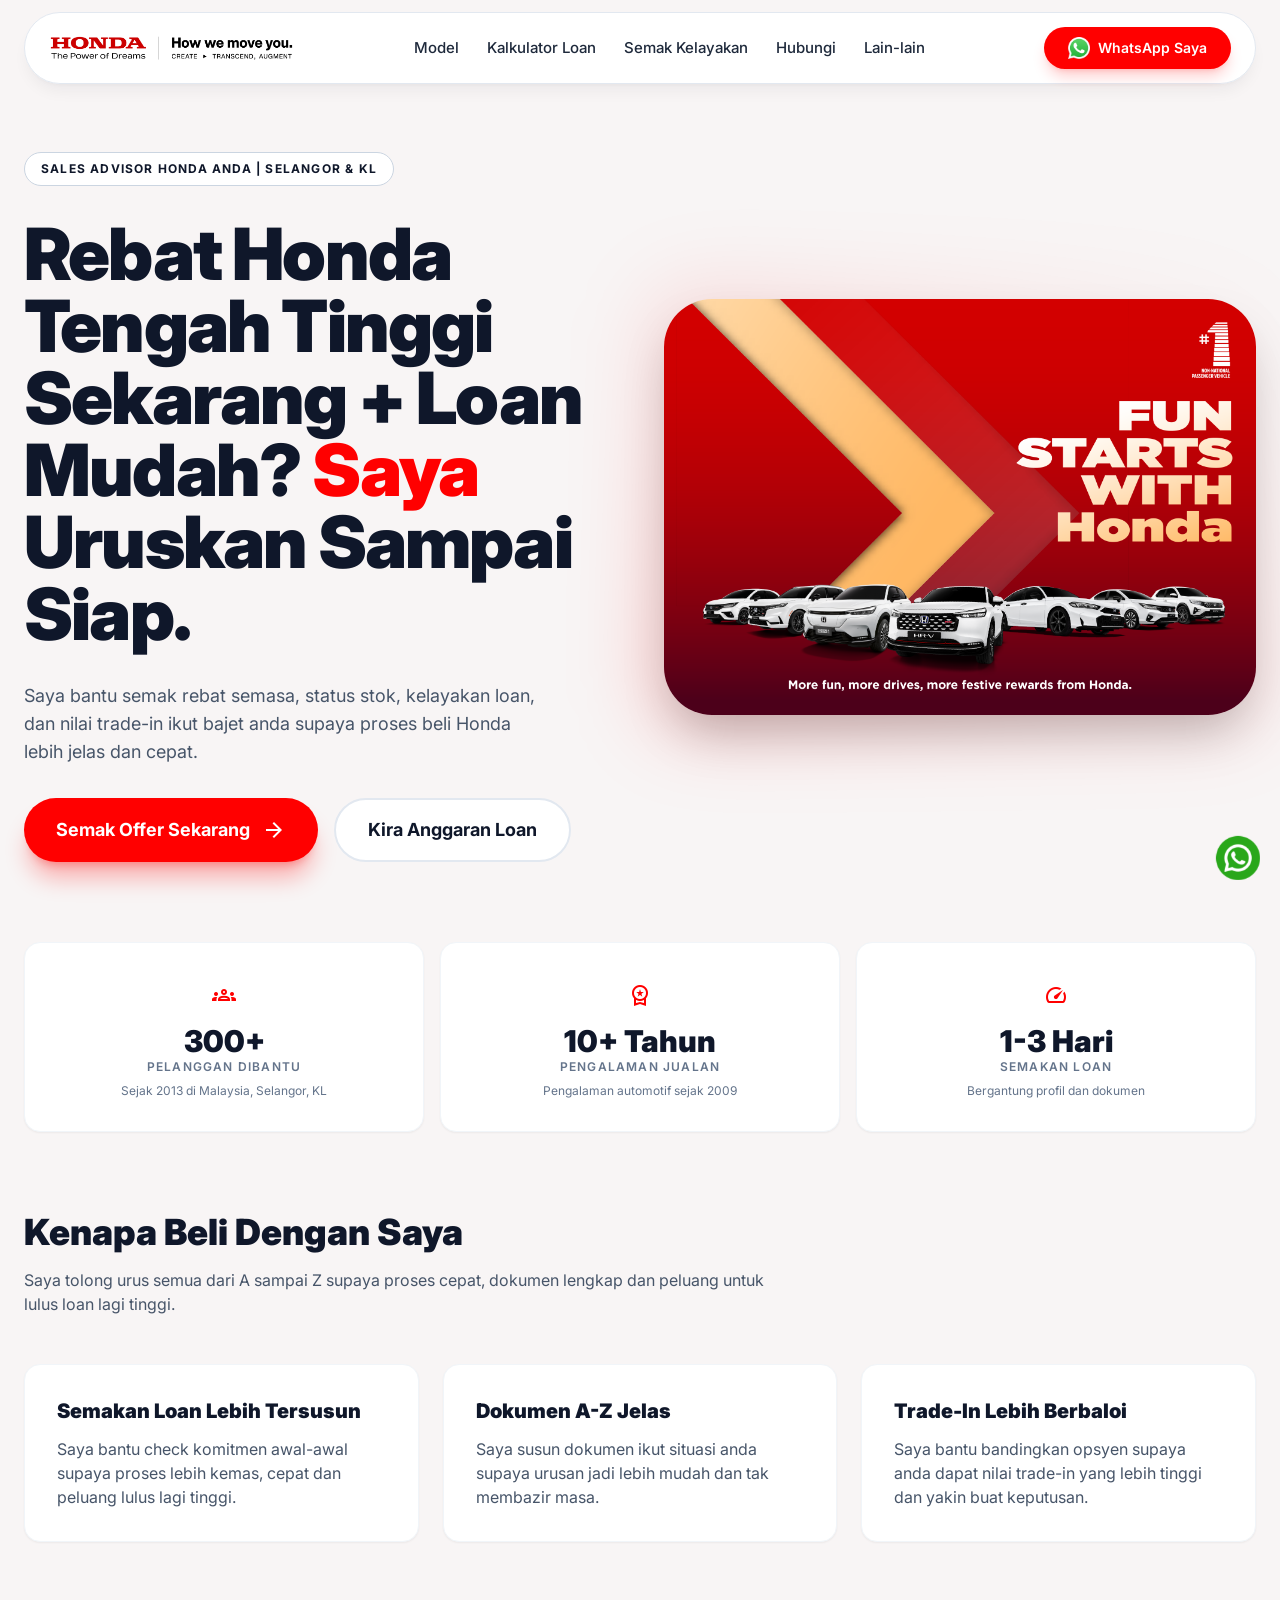
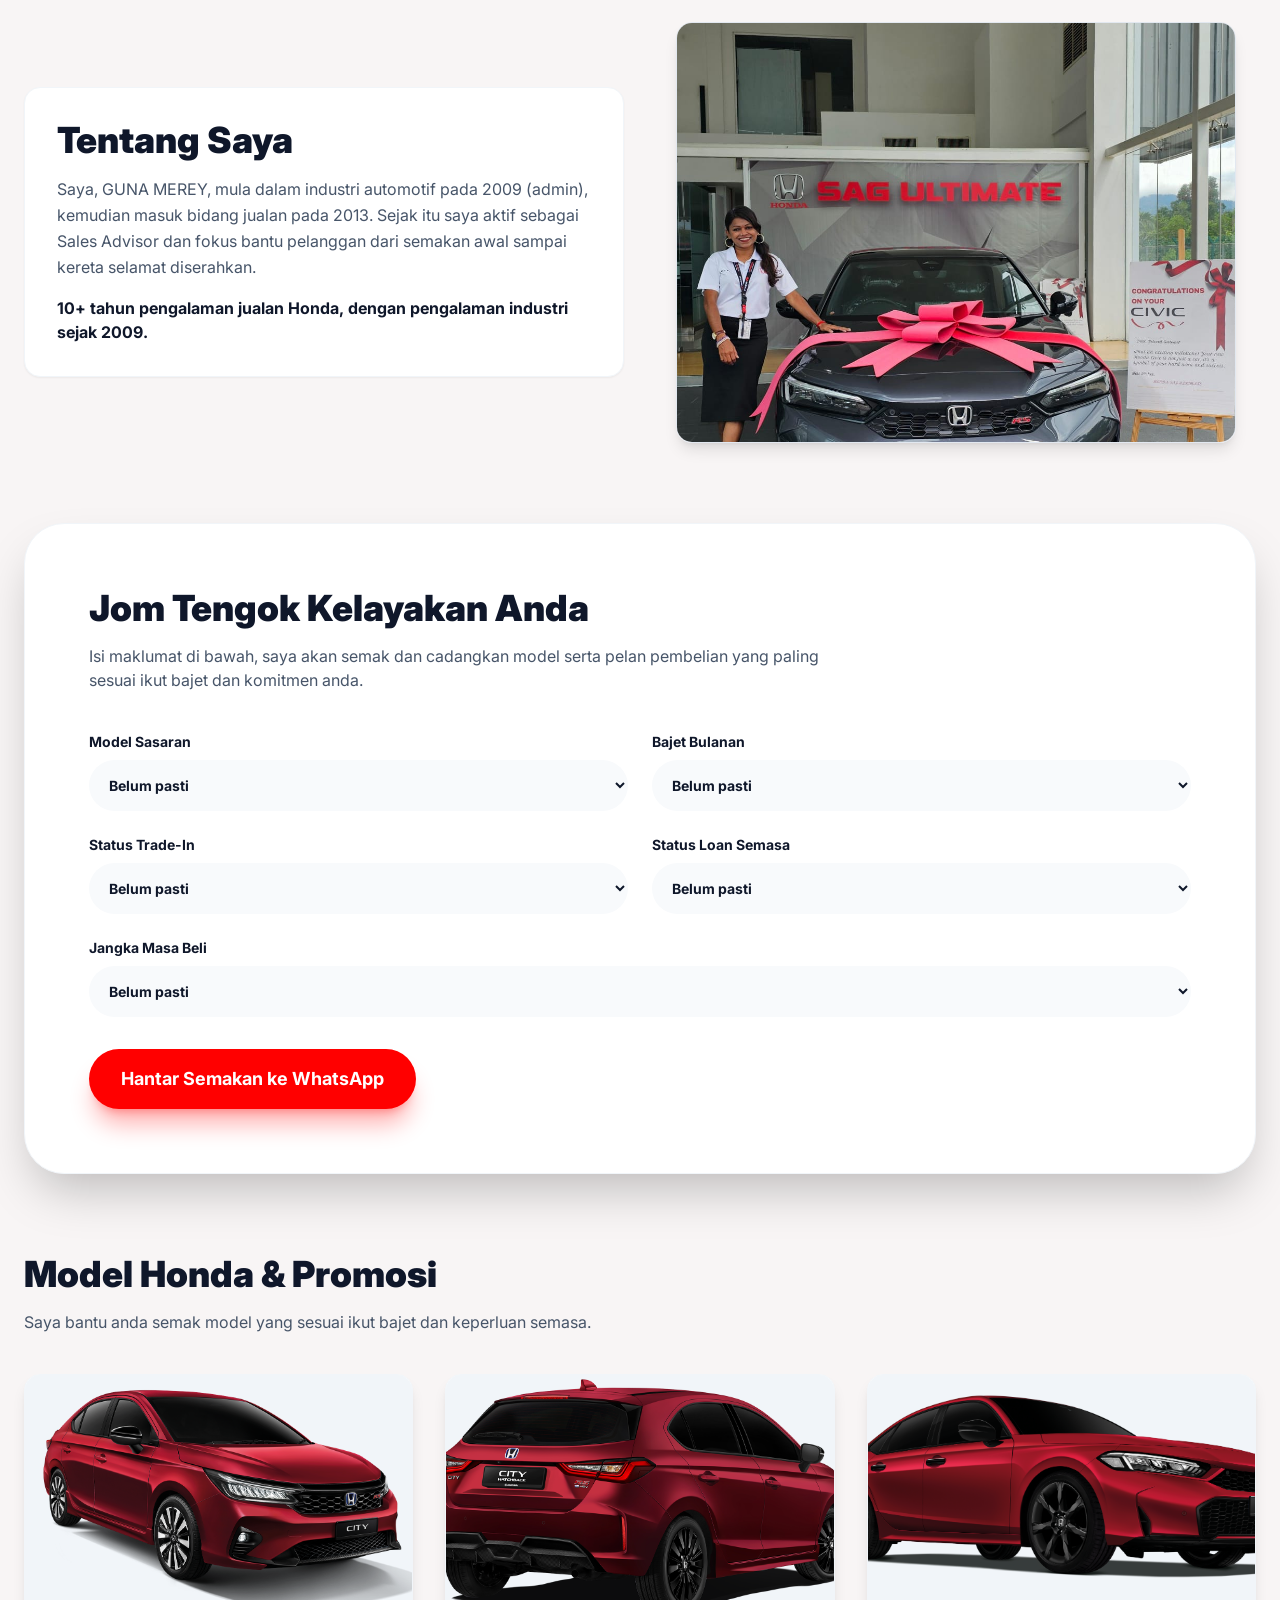
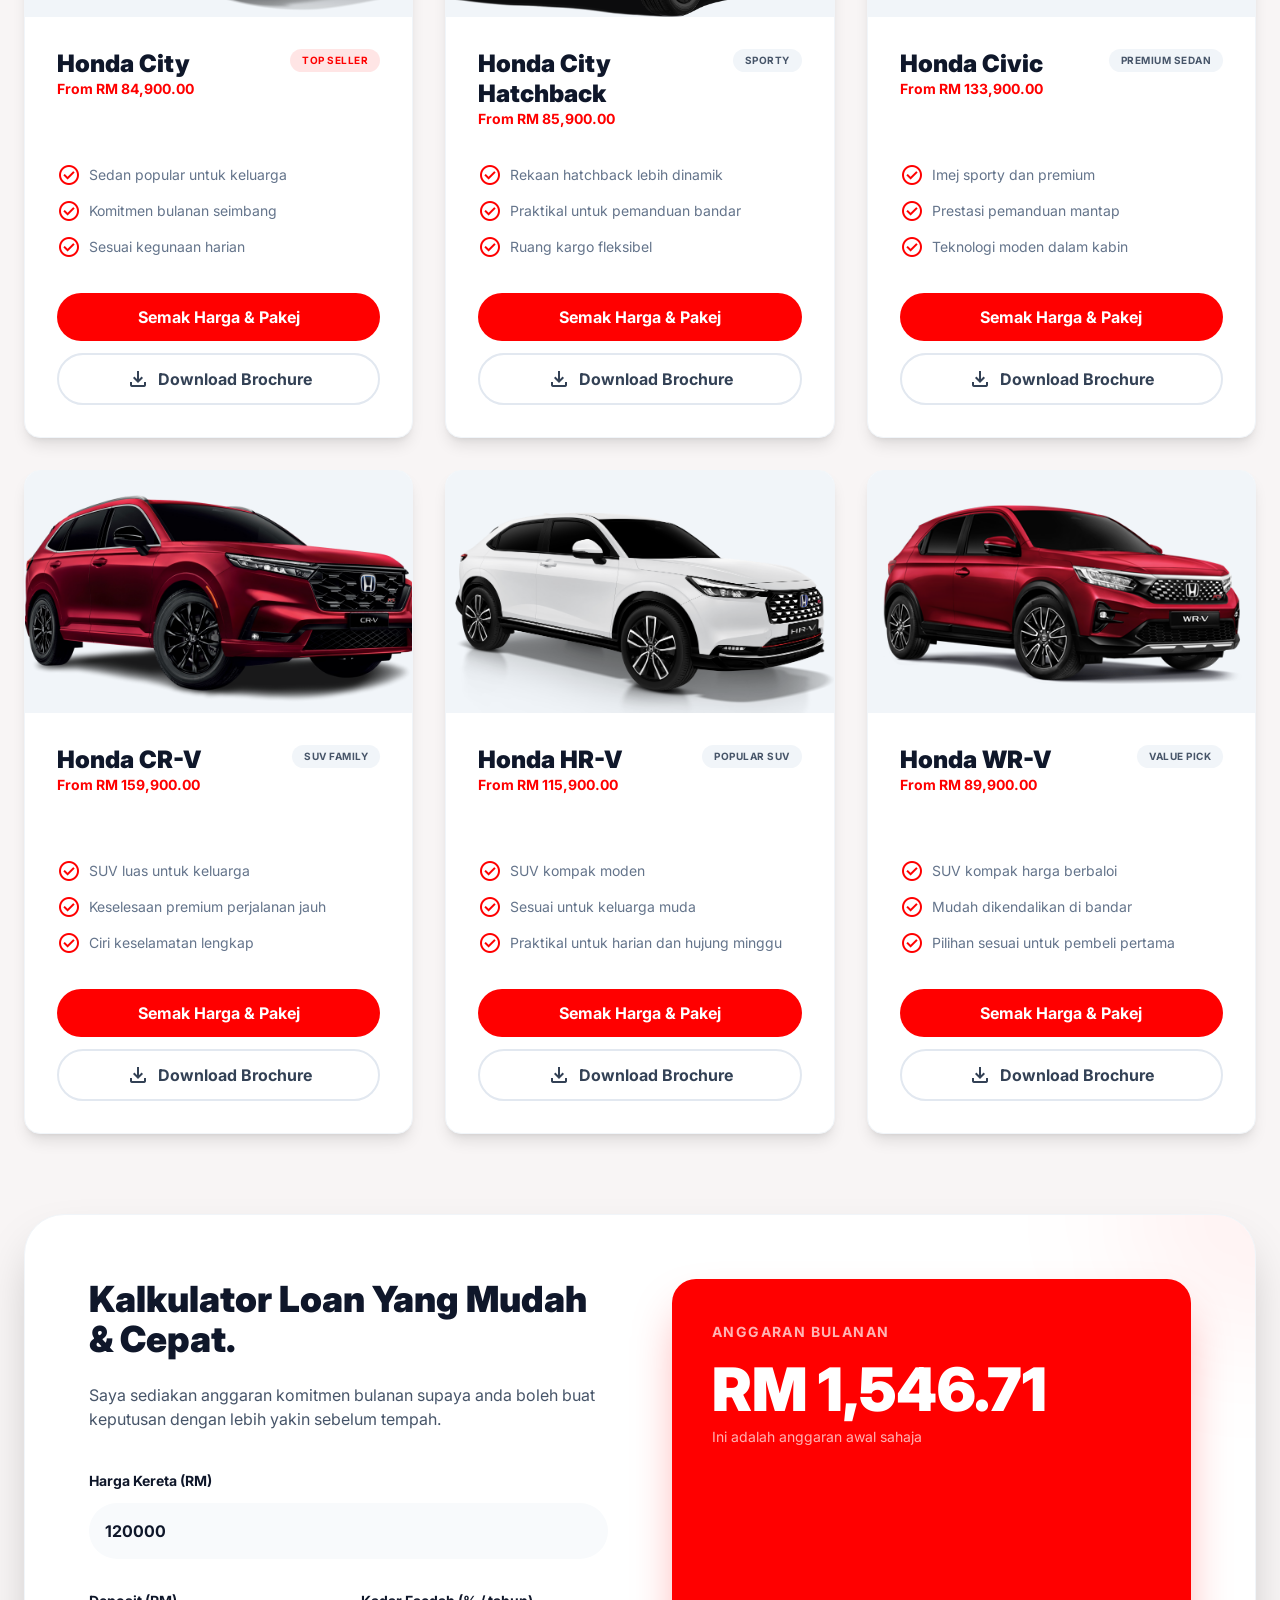
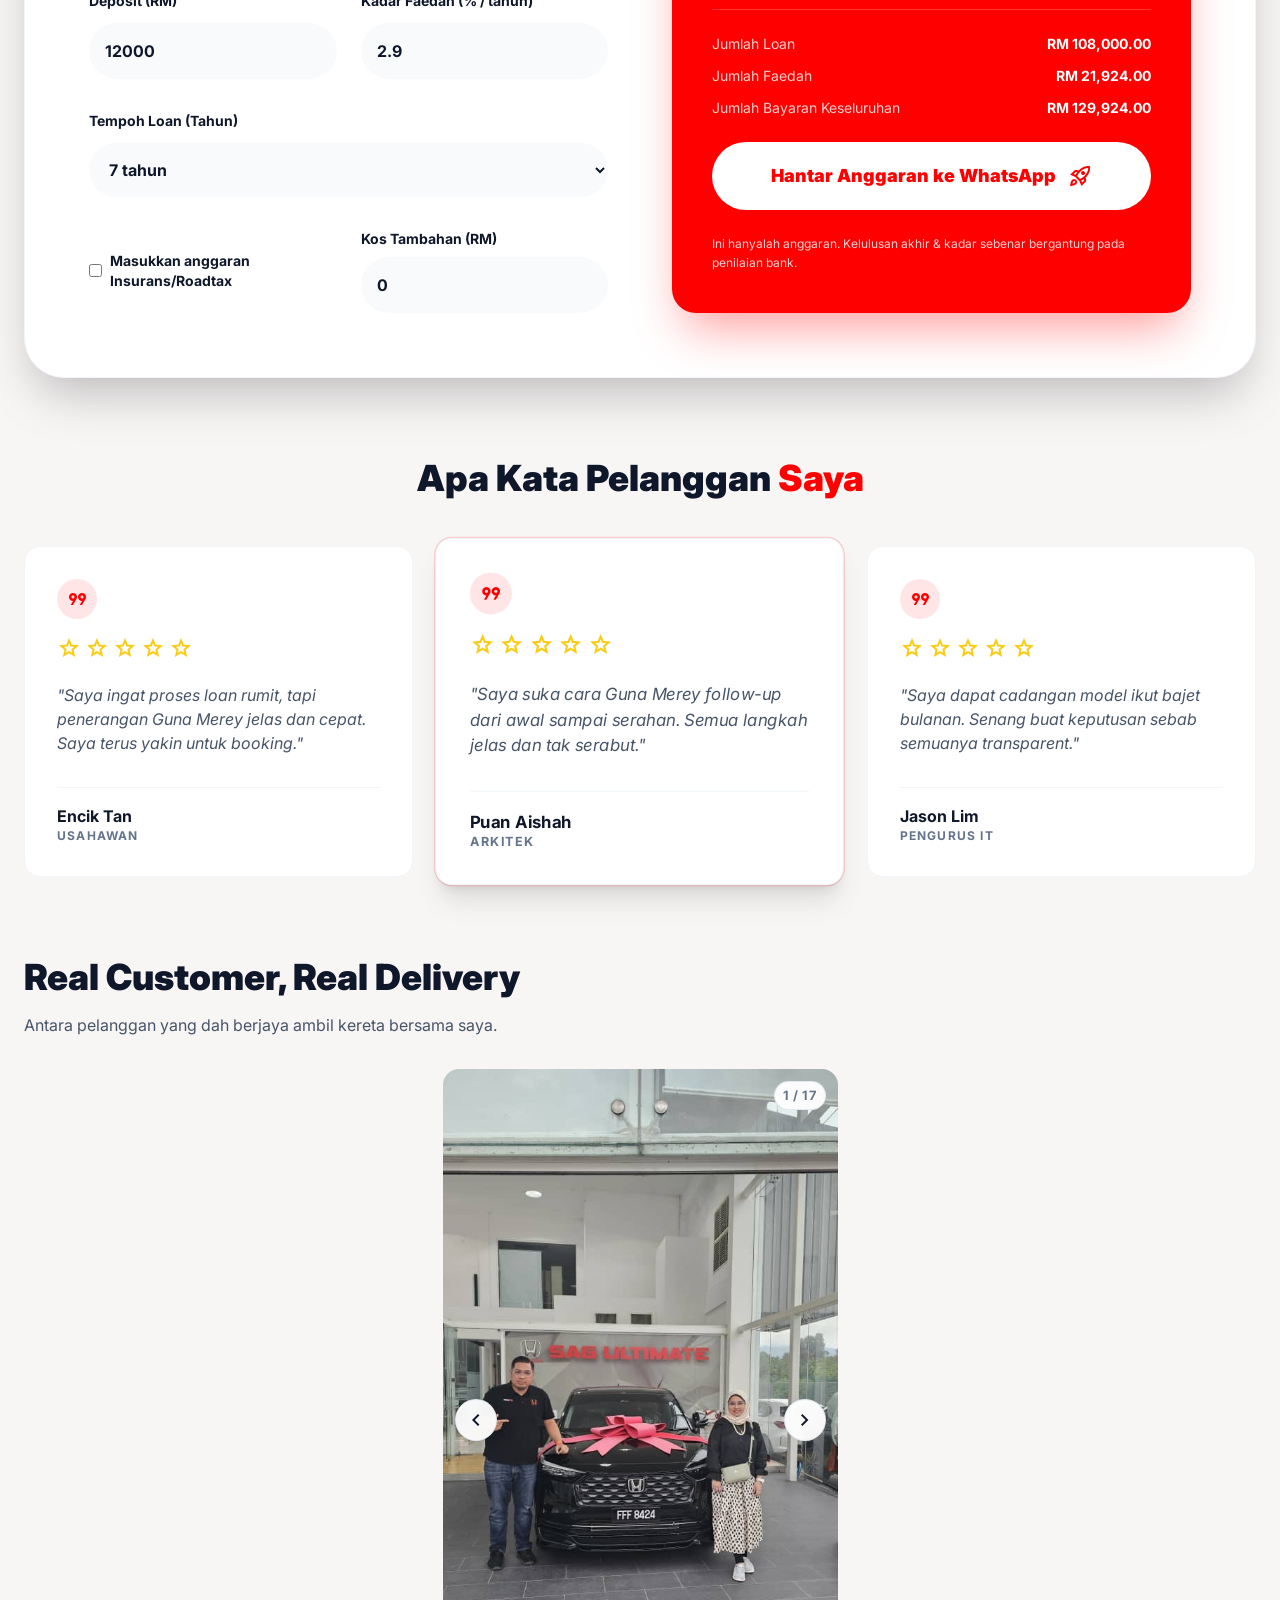
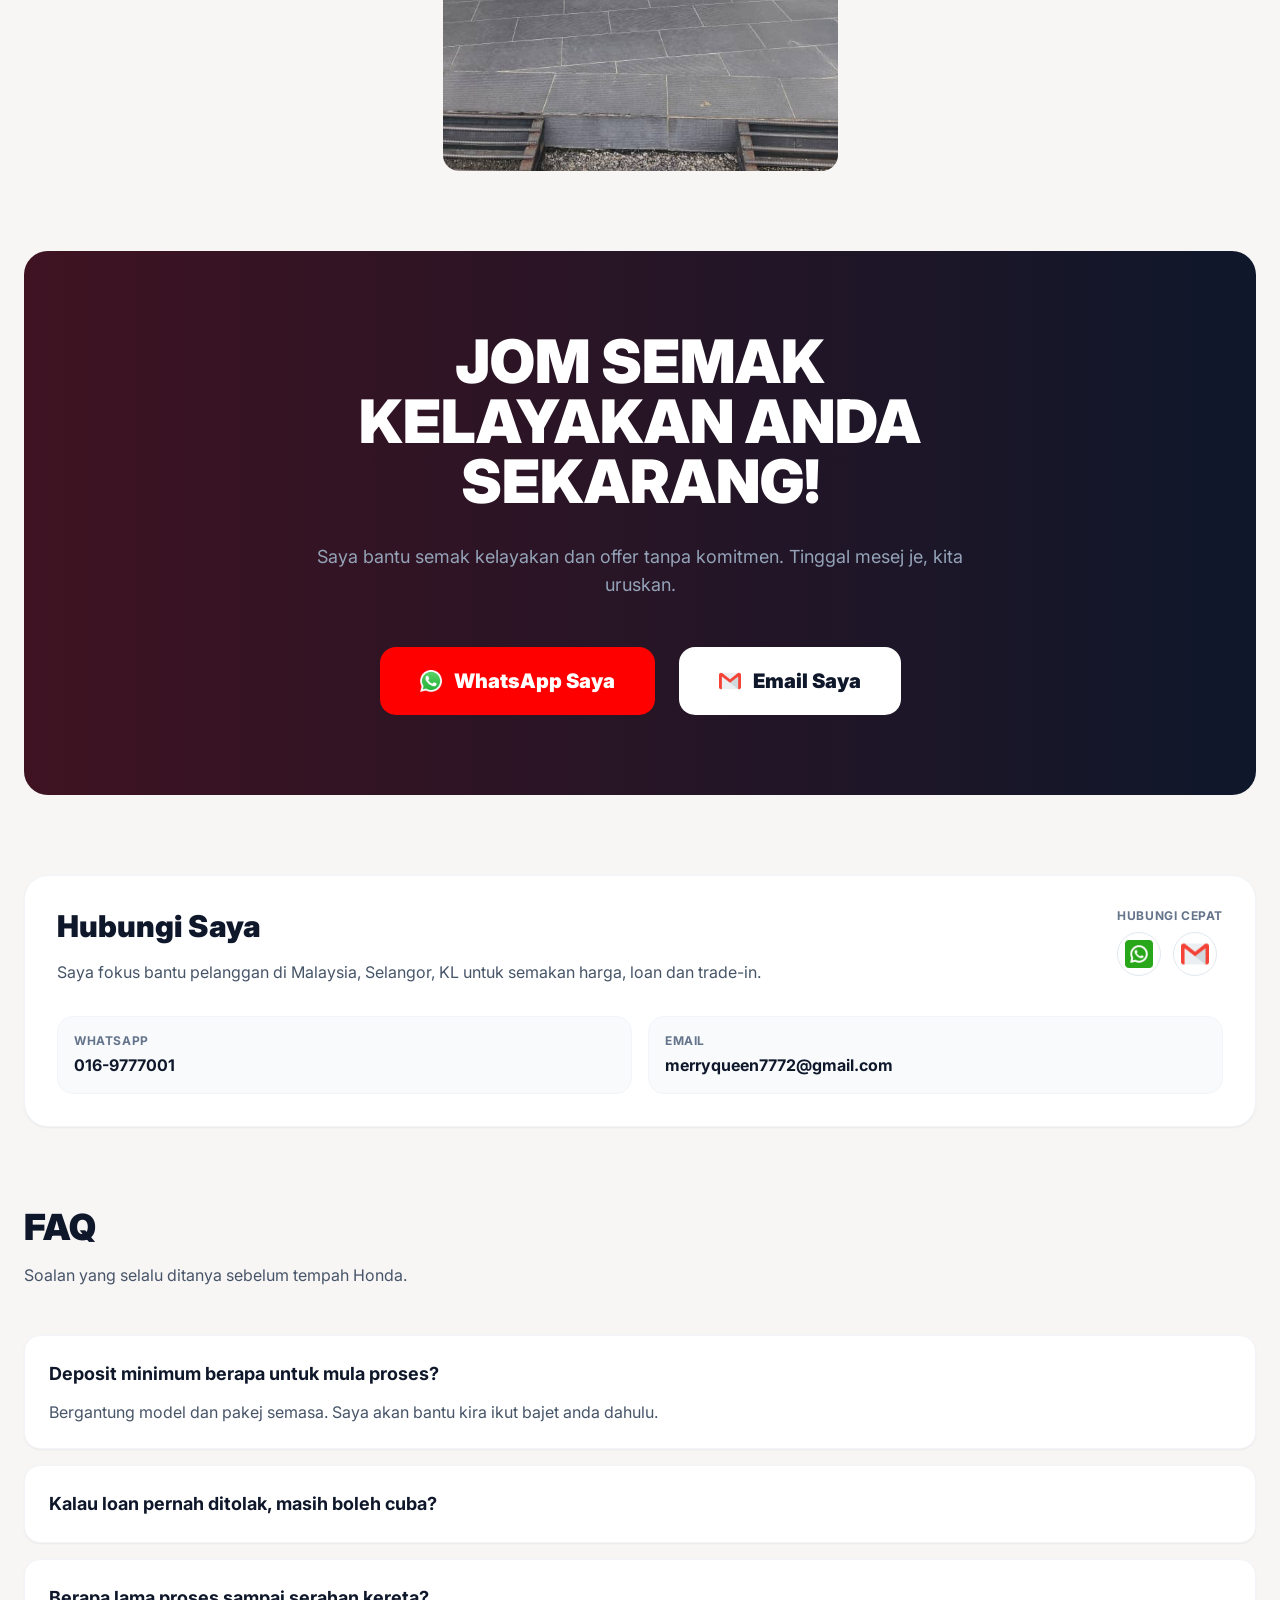
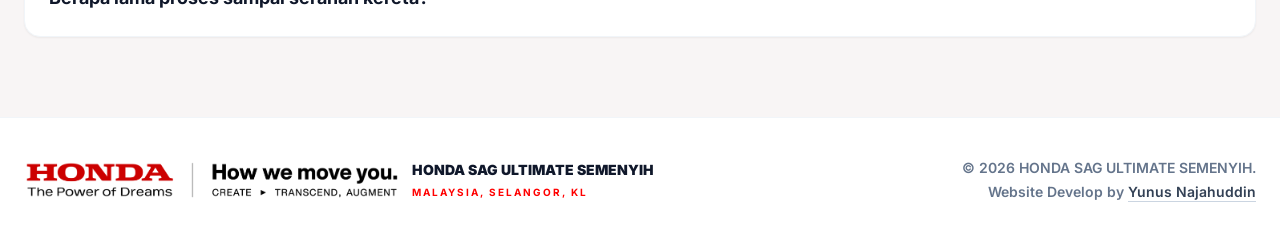
==== public/index.html @ f53abfbc "update" ====
<!DOCTYPE html>
<html lang="ms">
  <head>
    <meta charset="utf-8" />
    <meta name="viewport" content="width=device-width, initial-scale=1.0" />
    <title>HONDA SAG ULTIMATE SEMENYIH | Semak Offer, Loan &amp; Trade-In</title>
    <meta
      name="description"
      content="Saya bantu anda semak harga Honda, promosi terkini, kelayakan loan dan trade-in di Malaysia, Selangor, KL dengan proses yang jelas dan cepat."
    />
    <meta
      name="keywords"
      content="GUNA MEREY, HONDA SAG ULTIMATE SEMENYIH, Honda Selangor, Honda KL, penasihat jualan Honda, Honda loan, trade-in, City, HR-V, CR-V, WR-V, Civic"
    />
    <meta name="theme-color" content="#ff0000" />
    <meta property="og:title" content="HONDA SAG ULTIMATE SEMENYIH | Semak Offer, Loan &amp; Trade-In" />
    <meta
      property="og:description"
      content="Semak harga Honda dengan saya di WhatsApp. Saya bantu dari semakan loan, trade-in hingga serahan kereta."
    />
    <meta property="og:type" content="website" />
    <meta property="og:url" content="https://honda-sag-ultimate-semenyih.pages.dev/" />
    <meta property="og:image" content="https://honda-sag-ultimate-semenyih.pages.dev/assets/mainhero.jpeg" />
    <meta property="og:image:secure_url" content="https://honda-sag-ultimate-semenyih.pages.dev/assets/mainhero.jpeg" />
    <meta property="og:image:alt" content="HONDA SAG ULTIMATE SEMENYIH - Semak Offer, Loan dan Trade-In" />
    <meta name="twitter:card" content="summary_large_image" />
    <meta name="twitter:title" content="HONDA SAG ULTIMATE SEMENYIH | Semak Offer, Loan &amp; Trade-In" />
    <meta
      name="twitter:description"
      content="Saya bantu proses pembelian Honda anda dengan pantas, telus dan mesra dari awal sampai serahan."
    />
    <meta name="twitter:image" content="https://honda-sag-ultimate-semenyih.pages.dev/assets/mainhero.jpeg" />
    <meta name="twitter:image:alt" content="HONDA SAG ULTIMATE SEMENYIH - Semak Offer, Loan dan Trade-In" />
    <meta name="thumbnail" content="https://honda-sag-ultimate-semenyih.pages.dev/assets/mainhero.jpeg" />
    <link rel="canonical" href="https://honda-sag-ultimate-semenyih.pages.dev/" />
    <link rel="icon" type="image/png" sizes="512x512" href="/assets/favicon.png" />
    <link rel="icon" type="image/x-icon" href="/assets/favicon.ico" />
    <link rel="icon" type="image/svg+xml" sizes="any" href="/assets/Honda.svg" />
    <link rel="shortcut icon" href="/assets/favicon.ico" />
    <link rel="apple-touch-icon" sizes="512x512" href="/assets/favicon.png" />

    <link
      href="https://fonts.googleapis.com/css2?family=Inter:wght@300;400;500;600;700;800;900&amp;display=swap"
      rel="stylesheet"
    />
    <link
      href="https://fonts.googleapis.com/css2?family=Material+Symbols+Outlined:wght@100..700"
      rel="stylesheet"
    />
    <link rel="stylesheet" href="tailwind.generated.css" />
    <link rel="stylesheet" href="styles.css" />
    <script src="script.js" defer></script>
  </head>

  <body id="top" class="overflow-x-hidden bg-background-light text-slate-900 font-display antialiased">
    <header class="sticky top-2 sm:top-3 z-50 w-full">
      <div class="mx-auto max-w-7xl px-4 sm:px-6">
        <div class="flex h-16 items-center justify-between gap-2 rounded-full border border-slate-200 bg-white/95 px-4 shadow-lg shadow-slate-900/5 backdrop-blur-md sm:h-[72px] sm:gap-3 sm:px-5 lg:px-6">
          <a href="#top" aria-label="Laman utama HONDA SAG ULTIMATE SEMENYIH" class="inline-flex items-center">
            <img src="assets/honda-logo-v5.png 03-52-38-842.png" alt="Honda" class="h-7 w-auto max-w-[170px] object-contain sm:h-8 sm:max-w-[210px] lg:h-9 lg:max-w-[245px]" />
          </a>

          <nav class="hidden items-center gap-0.5 lg:flex xl:gap-1" aria-label="Navigasi utama">
            <a class="rounded-full px-2.5 py-1.5 text-[15px] font-medium leading-tight text-slate-800 transition-colors hover:bg-slate-100 hover:text-primary xl:px-3" href="#models">Model</a>
            <a class="rounded-full px-2.5 py-1.5 text-[15px] font-medium leading-tight text-slate-800 transition-colors hover:bg-slate-100 hover:text-primary xl:px-3" href="#calculator">Kalkulator Loan</a>
            <a class="rounded-full px-2.5 py-1.5 text-[15px] font-medium leading-tight text-slate-800 transition-colors hover:bg-slate-100 hover:text-primary xl:px-3" href="#qualifier">Semak Kelayakan</a>
            <a class="rounded-full px-2.5 py-1.5 text-[15px] font-medium leading-tight text-slate-800 transition-colors hover:bg-slate-100 hover:text-primary xl:px-3" href="#contact">Hubungi</a>

            <details class="group relative">
              <summary class="list-none rounded-full px-2.5 py-1.5 text-[15px] font-medium leading-tight text-slate-800 transition-colors hover:bg-slate-100 hover:text-primary xl:px-3">
                Lain-lain
              </summary>
              <div class="absolute right-0 top-[calc(100%+10px)] z-50 w-52 rounded-2xl border border-slate-200 bg-white p-2 shadow-lg shadow-slate-900/10">
                <a class="block rounded-lg px-3 py-2 text-sm font-medium text-slate-700 transition-colors hover:bg-slate-100 hover:text-primary" href="#why">Kenapa Saya</a>
                <a class="block rounded-lg px-3 py-2 text-sm font-medium text-slate-700 transition-colors hover:bg-slate-100 hover:text-primary" href="#about">Tentang Saya</a>
                <a class="block rounded-lg px-3 py-2 text-sm font-medium text-slate-700 transition-colors hover:bg-slate-100 hover:text-primary" href="#reviews">Testimoni</a>
                <a class="block rounded-lg px-3 py-2 text-sm font-medium text-slate-700 transition-colors hover:bg-slate-100 hover:text-primary" href="#faq">FAQ</a>
              </div>
            </details>
          </nav>

          <div class="flex items-center gap-3">
            <a
              class="hidden items-center gap-2 rounded-full bg-primary px-5 py-2.5 text-sm font-semibold text-white shadow-lg shadow-primary/20 transition-transform hover:scale-105 lg:inline-flex xl:px-6"
              href="https://api.whatsapp.com/send?phone=60169777001&amp;text=Hi%20Guna%20Merey,%20saya%20nak%20semak%20harga%20Honda,%20promosi%20terkini%20dan%20kelayakan%20loan."
              target="_blank"
              rel="noopener noreferrer"
            >
              <img
                src="assets/icons/whatsapp-no-border.png"
                alt=""
                aria-hidden="true"
                class="h-[22px] w-[22px] shrink-0 object-contain"
              />
              <span>WhatsApp Saya</span>
            </a>

            <button
              id="menu-toggle"
              type="button"
              class="menu-toggle inline-flex lg:hidden"
              aria-expanded="false"
              aria-controls="mobile-menu"
              aria-label="Buka atau tutup menu navigasi"
            >
              <span></span>
              <span></span>
              <span></span>
            </button>
          </div>
        </div>
      </div>

      <div id="mobile-menu" class="mobile-menu mx-auto mt-2 max-w-7xl px-4 sm:px-6 lg:hidden" aria-hidden="true">
        <div class="rounded-2xl border border-slate-200 bg-white p-3 shadow-lg shadow-slate-900/5">
          <p class="px-3 pb-1 text-[11px] font-bold uppercase tracking-widest text-slate-500">Menu Utama</p>
          <a class="block rounded-lg px-3 py-2 text-sm font-medium hover:bg-slate-100" href="#models">Model</a>
          <a class="block rounded-lg px-3 py-2 text-sm font-medium hover:bg-slate-100" href="#calculator">Kalkulator Loan</a>
          <a class="block rounded-lg px-3 py-2 text-sm font-medium hover:bg-slate-100" href="#qualifier">Semak Kelayakan</a>
          <a class="block rounded-lg px-3 py-2 text-sm font-medium hover:bg-slate-100" href="#contact">Hubungi</a>

          <div class="my-2 h-px bg-slate-200"></div>
          <p class="px-3 pb-1 text-[11px] font-bold uppercase tracking-widest text-slate-500">Lain-lain</p>
          <a class="block rounded-lg px-3 py-2 text-sm font-medium hover:bg-slate-100" href="#why">Kenapa Saya</a>
          <a class="block rounded-lg px-3 py-2 text-sm font-medium hover:bg-slate-100" href="#about">Tentang Saya</a>
          <a class="block rounded-lg px-3 py-2 text-sm font-medium hover:bg-slate-100" href="#reviews">Testimoni</a>
          <a class="block rounded-lg px-3 py-2 text-sm font-medium hover:bg-slate-100" href="#faq">FAQ</a>
          <a
            class="mt-2 inline-flex w-full items-center justify-center rounded-full bg-primary px-5 py-3 text-sm font-bold text-white"
            href="https://api.whatsapp.com/send?phone=60169777001&amp;text=Hi%20Guna%20Merey,%20saya%20nak%20semak%20harga%20Honda,%20promosi%20terkini%20dan%20kelayakan%20loan."
            target="_blank"
            rel="noopener noreferrer"
          >
            Semak Offer Sekarang
          </a>
        </div>
      </div>
    </header>

    <main id="main-content" class="mx-auto max-w-7xl px-4 sm:px-6">
      <section class="reveal grid items-center gap-8 py-10 lg:grid-cols-2 lg:gap-12 lg:py-20" aria-labelledby="hero-title">
        <div class="space-y-8">
          <div class="inline-flex max-w-full flex-wrap items-center gap-2 rounded-full border border-slate-300 bg-white px-4 py-2 text-slate-900">
            <span class="text-[11px] font-bold uppercase leading-tight tracking-widest sm:text-xs">Sales Advisor Honda Anda | Selangor & KL</span>
          </div>
          <h1 id="hero-title" class="text-4xl font-black leading-[1.08] tracking-tight text-slate-900 sm:text-5xl lg:text-7xl">
            Rebat Honda Tengah Tinggi Sekarang + Loan Mudah? <span class="text-primary">Saya</span> Uruskan Sampai Siap.
          </h1>
          <p class="max-w-lg text-base leading-relaxed text-slate-600 sm:text-lg">
            Saya bantu semak rebat semasa, status stok, kelayakan loan, dan nilai trade-in ikut bajet anda supaya proses beli Honda lebih jelas dan cepat.
          </p>
          <div class="hidden flex-wrap gap-4 lg:flex">
            <a
              class="inline-flex w-full items-center justify-center gap-3 rounded-xl bg-primary px-6 py-4 text-base font-bold text-white shadow-xl shadow-primary/30 transition-all hover:bg-primary/90 sm:w-auto sm:px-8 sm:text-lg"
              href="https://api.whatsapp.com/send?phone=60169777001&amp;text=Hi%20Guna%20Merey,%20saya%20nak%20semak%20harga%20Honda,%20promosi%20terkini%20dan%20kelayakan%20loan."
              target="_blank"
              rel="noopener noreferrer"
            >
              Semak Offer Sekarang
              <span class="material-symbols-outlined">arrow_forward</span>
            </a>
            <a
              class="inline-flex w-full items-center justify-center rounded-xl border-2 border-slate-200 bg-white px-6 py-4 text-base font-bold transition-all hover:border-primary sm:w-auto sm:px-8 sm:text-lg"
              href="#calculator"
            >
              Kira Anggaran Loan
            </a>
          </div>
        </div>

        <div class="group relative">
          <div class="absolute -inset-4 -z-10 rounded-xl bg-gradient-to-tr from-primary/20 to-transparent blur-2xl"></div>
          <img
            class="w-full rounded-xl shadow-2xl"
            src="assets/herosectionimage.png"
            alt="Honda Civic putih di jalan bandar"
            loading="lazy"
          />
        </div>

        <div class="flex flex-wrap gap-4 lg:hidden">
          <a
            class="inline-flex w-full items-center justify-center gap-3 rounded-xl bg-primary px-6 py-4 text-base font-bold text-white shadow-xl shadow-primary/30 transition-all hover:bg-primary/90 sm:w-auto sm:px-8 sm:text-lg"
            href="https://api.whatsapp.com/send?phone=60169777001&amp;text=Hi%20Guna%20Merey,%20saya%20nak%20semak%20harga%20Honda,%20promosi%20terkini%20dan%20kelayakan%20loan."
            target="_blank"
            rel="noopener noreferrer"
          >
            Semak Offer Sekarang
            <span class="material-symbols-outlined">arrow_forward</span>
          </a>
          <a
            class="inline-flex w-full items-center justify-center rounded-xl border-2 border-slate-200 bg-white px-6 py-4 text-base font-bold transition-all hover:border-primary sm:w-auto sm:px-8 sm:text-lg"
            href="#calculator"
          >
            Kira Anggaran Loan
          </a>
        </div>
      </section>

      <section class="reveal pb-20" aria-labelledby="proof-title">
        <h2 id="proof-title" class="sr-only">Metrik Kepercayaan</h2>
        <div id="proofStrip" class="grid grid-cols-1 gap-4 md:grid-cols-3" aria-live="polite"></div>
      </section>

      <section id="why" class="reveal pb-20">
        <div class="mb-12 max-w-3xl">
          <h2 class="mb-4 text-3xl font-black lg:text-4xl">Kenapa Beli Dengan Saya</h2>
          <p class="text-slate-600">Saya tolong urus semua dari A sampai Z supaya proses cepat, dokumen lengkap dan peluang untuk lulus loan lagi tinggi.</p>
        </div>
        <div class="grid gap-6 md:grid-cols-2 lg:grid-cols-3">
          <article class="rounded-2xl border border-slate-100 bg-white p-8 shadow-sm">
            <h3 class="text-xl font-black">Semakan Loan Lebih Tersusun</h3>
            <p class="mt-3 text-slate-600">Saya bantu check komitmen awal-awal supaya proses lebih kemas, cepat dan peluang lulus lagi tinggi.</p>
          </article>
          <article class="rounded-2xl border border-slate-100 bg-white p-8 shadow-sm">
            <h3 class="text-xl font-black">Dokumen A-Z Jelas</h3>
            <p class="mt-3 text-slate-600">Saya susun dokumen ikut situasi anda supaya urusan jadi lebih mudah dan tak membazir masa.</p>
          </article>
          <article class="rounded-2xl border border-slate-100 bg-white p-8 shadow-sm">
            <h3 class="text-xl font-black">Trade-In Lebih Berbaloi</h3>
            <p class="mt-3 text-slate-600">Saya bantu bandingkan opsyen supaya anda dapat nilai trade-in yang lebih tinggi dan yakin buat keputusan.</p>
          </article>
        </div>
      </section>

      <section id="about" class="reveal pb-20">
        <div class="grid gap-8 lg:grid-cols-2 lg:items-center">
          <div class="rounded-2xl border border-slate-100 bg-white p-8 shadow-sm">
            <h2 class="mb-4 text-3xl font-black lg:text-4xl">Tentang Saya</h2>
            <p class="leading-relaxed text-slate-600">
              Saya, GUNA MEREY, mula dalam industri automotif pada 2009 (admin), kemudian masuk bidang jualan pada 2013.
              Sejak itu saya aktif sebagai Sales Advisor dan fokus bantu pelanggan dari semakan awal sampai kereta selamat diserahkan.
            </p>
            <p class="mt-4 font-bold text-slate-900">10+ tahun pengalaman jualan Honda, dengan pengalaman industri sejak 2009.</p>
          </div>
          <div class="relative flex justify-center">
            <div class="w-full max-w-[560px] overflow-hidden rounded-2xl border border-slate-200 shadow-lg">
              <img
                class="block aspect-[4/3] h-full w-full object-cover object-[50%_20%]"
                src="assets/00042876-d222-4bce-a8a4-2af694d4d8ba.jpeg"
                alt="Profil penasihat jualan Honda"
                loading="lazy"
              />
            </div>
          </div>
        </div>
      </section>

      <section id="qualifier" class="reveal pb-20">
        <div class="rounded-[2.5rem] border border-slate-100 bg-white p-8 shadow-2xl lg:p-16">
          <div class="mb-10 max-w-3xl">
            <h2 class="mb-4 text-3xl font-black lg:text-4xl">Jom Tengok Kelayakan Anda</h2>
            <p class="text-slate-600">Isi maklumat di bawah, saya akan semak dan cadangkan model serta pelan pembelian yang paling sesuai ikut bajet dan komitmen anda.</p>
          </div>
          <form id="qualifierForm" novalidate>
            <div class="grid gap-6 md:grid-cols-2">
              <label class="block text-sm font-bold" for="qModel">
                Model Sasaran
                <select id="qModel" class="mt-2 w-full rounded-xl border-none bg-slate-50 p-4 font-bold focus:ring-2 focus:ring-primary/20">
                  <option value="Belum pasti">Belum pasti</option>
                  <option value="City">City</option>
                  <option value="HR-V">HR-V</option>
                  <option value="CR-V">CR-V</option>
                  <option value="WR-V">WR-V</option>
                  <option value="Civic">Civic</option>
                </select>
              </label>

              <label class="block text-sm font-bold" for="qBudget">
                Bajet Bulanan
                <select id="qBudget" class="mt-2 w-full rounded-xl border-none bg-slate-50 p-4 font-bold focus:ring-2 focus:ring-primary/20">
                  <option value="Belum pasti">Belum pasti</option>
                  <option value="Bawah RM700">Bawah RM700</option>
                  <option value="RM700 - RM1,000">RM700 - RM1,000</option>
                  <option value="RM1,000 - RM1,500">RM1,000 - RM1,500</option>
                  <option value="RM1,500 ke atas">RM1,500 ke atas</option>
                </select>
              </label>

              <label class="block text-sm font-bold" for="qTradeIn">
                Status Trade-In
                <select id="qTradeIn" class="mt-2 w-full rounded-xl border-none bg-slate-50 p-4 font-bold focus:ring-2 focus:ring-primary/20">
                  <option value="Belum pasti">Belum pasti</option>
                  <option value="Ada kereta untuk trade-in">Ada kereta untuk trade-in</option>
                  <option value="Tiada kereta untuk trade-in">Tiada kereta untuk trade-in</option>
                </select>
              </label>

              <label class="block text-sm font-bold" for="qLoanStatus">
                Status Loan Semasa
                <select id="qLoanStatus" class="mt-2 w-full rounded-xl border-none bg-slate-50 p-4 font-bold focus:ring-2 focus:ring-primary/20">
                  <option value="Belum pasti">Belum pasti</option>
                  <option value="Belum mohon">Belum mohon</option>
                  <option value="Pernah mohon sebelum ini">Pernah mohon sebelum ini</option>
                  <option value="Nak semak semula kelayakan">Nak semak semula kelayakan</option>
                </select>
              </label>

              <label class="block text-sm font-bold md:col-span-2" for="qTimeline">
                Jangka Masa Beli
                <select id="qTimeline" class="mt-2 w-full rounded-xl border-none bg-slate-50 p-4 font-bold focus:ring-2 focus:ring-primary/20">
                  <option value="Belum pasti">Belum pasti</option>
                  <option value="Dalam 1 bulan">Dalam 1 bulan</option>
                  <option value="1 - 3 bulan">1 - 3 bulan</option>
                  <option value="3 - 6 bulan">3 - 6 bulan</option>
                </select>
              </label>
            </div>

            <div class="mt-8">
              <button
                id="sendQualifierWa"
                type="button"
                class="inline-flex w-full items-center justify-center gap-2 rounded-xl bg-primary px-6 py-4 text-base font-bold text-white shadow-xl shadow-primary/30 transition-all hover:bg-primary/90 sm:w-auto sm:px-8 sm:text-lg"
              >
                Hantar Semakan ke WhatsApp
              </button>
            </div>
          </form>
        </div>
      </section>

      <section id="models" class="reveal pb-20">
        <div class="mb-10 max-w-3xl">
          <h2 class="mb-4 text-3xl font-black lg:text-4xl">Model Honda &amp; Promosi</h2>
          <p class="text-slate-600">Saya bantu anda semak model yang sesuai ikut bajet dan keperluan semasa.</p>
        </div>

        <div id="modelGrid" class="grid gap-8 md:grid-cols-2 lg:grid-cols-3" aria-live="polite"></div>
      </section>

      <section id="calculator" class="reveal pb-24 sm:pb-20">
        <div class="relative overflow-hidden rounded-3xl border border-slate-100 bg-white p-5 shadow-2xl sm:p-6 lg:rounded-[2.5rem] lg:p-16">
          <div class="absolute -right-24 -top-24 h-48 w-48 rounded-full bg-primary/5 blur-3xl sm:-right-32 sm:-top-32 sm:h-64 sm:w-64"></div>
          <div class="relative z-10 grid items-start gap-8 lg:grid-cols-2 lg:gap-16">
            <div>
              <h2 class="mb-4 text-2xl font-black leading-tight lg:mb-6 lg:text-4xl">Kalkulator Loan Yang Mudah &amp; Cepat.</h2>
              <p class="mb-8 text-sm leading-relaxed text-slate-600 sm:text-base lg:mb-10">
                Saya sediakan anggaran komitmen bulanan supaya anda boleh buat keputusan dengan lebih yakin sebelum tempah.
              </p>

              <div class="space-y-6 sm:space-y-8">
                <div>
                  <label class="mb-3 block text-sm font-bold" for="carPrice">Harga Kereta (RM)</label>
                  <input
                    id="carPrice"
                    type="number"
                    min="0"
                    inputmode="decimal"
                    value="120000"
                    class="w-full rounded-xl border-none bg-slate-50 p-3.5 text-base font-bold focus:ring-2 focus:ring-primary/20 sm:p-4"
                  />
                </div>

                <div class="grid grid-cols-1 gap-6 md:grid-cols-2">
                  <div>
                    <label class="mb-3 block text-sm font-bold" for="downPayment">Deposit (RM)</label>
                    <input
                      id="downPayment"
                      type="number"
                      min="0"
                      inputmode="decimal"
                      value="12000"
                      class="w-full rounded-xl border-none bg-slate-50 p-3.5 text-base font-bold focus:ring-2 focus:ring-primary/20 sm:p-4"
                    />
                  </div>
                  <div>
                    <label class="mb-3 block text-sm font-bold" for="interestRate">Kadar Faedah (% / tahun)</label>
                    <input
                      id="interestRate"
                      type="number"
                      min="0"
                      step="0.01"
                      inputmode="decimal"
                      value="2.9"
                      class="w-full rounded-xl border-none bg-slate-50 p-3.5 text-base font-bold focus:ring-2 focus:ring-primary/20 sm:p-4"
                    />
                  </div>
                </div>

                <div>
                  <label class="mb-3 block text-sm font-bold" for="loanTenure">Tempoh Loan (Tahun)</label>
                  <select id="loanTenure" class="w-full rounded-xl border-none bg-slate-50 p-3.5 text-base font-bold focus:ring-2 focus:ring-primary/20 sm:p-4">
                    <option value="5">5 tahun</option>
                    <option value="7" selected>7 tahun</option>
                    <option value="9">9 tahun</option>
                  </select>
                </div>

                <div class="grid gap-6 md:grid-cols-2">
                  <label class="inline-flex items-center gap-2 text-sm font-bold" for="includeExtraToggle">
                    <input id="includeExtraToggle" type="checkbox" class="rounded border-slate-300" />
                    Masukkan anggaran Insurans/Roadtax
                  </label>
                  <label class="block text-sm font-bold" for="extraCosts">
                    Kos Tambahan (RM)
                    <input
                      id="extraCosts"
                      type="number"
                      min="0"
                      inputmode="decimal"
                      value="0"
                      disabled
                      class="mt-2 w-full rounded-xl border-none bg-slate-50 p-3.5 text-base font-bold focus:ring-2 focus:ring-primary/20 sm:p-4"
                    />
                  </label>
                </div>
              </div>
            </div>

            <aside class="flex h-full flex-col justify-between rounded-3xl bg-primary p-6 pb-12 text-white shadow-2xl shadow-primary/40 sm:p-8 sm:pb-8 lg:p-10">
              <div>
                <span class="text-sm font-bold uppercase tracking-widest text-white/70">Anggaran Bulanan</span>
                <div id="monthlyPayment" class="mb-2 mt-3 break-words text-[2.35rem] font-black leading-none sm:mt-4 sm:text-5xl lg:text-6xl">RM 0.00</div>
                <p class="text-sm text-white/70">Ini adalah anggaran awal sahaja</p>
              </div>

              <div class="space-y-5 sm:space-y-6">
                <div class="space-y-3 border-t border-white/20 pt-6">
                  <div class="flex items-start justify-between gap-3 text-sm">
                    <span class="text-white/80">Jumlah Loan</span>
                    <span id="loanAmount" class="max-w-[56%] break-words text-right font-bold">RM 0.00</span>
                  </div>
                  <div class="flex items-start justify-between gap-3 text-sm">
                    <span class="text-white/80">Jumlah Faedah</span>
                    <span id="totalInterest" class="max-w-[56%] break-words text-right font-bold">RM 0.00</span>
                  </div>
                  <div class="flex items-start justify-between gap-3 text-sm">
                    <span class="text-white/80">Jumlah Bayaran Keseluruhan</span>
                    <span id="totalPayable" class="max-w-[56%] break-words text-right font-bold">RM 0.00</span>
                  </div>
                </div>

                <button
                  id="sendEstimateWa"
                  type="button"
                  class="flex w-full items-center justify-center gap-2 rounded-xl bg-white px-4 py-4 text-base font-black text-primary transition-transform hover:scale-[1.02] sm:gap-3 sm:py-5 sm:text-lg"
                >
                  Hantar Anggaran ke WhatsApp
                  <span class="material-symbols-outlined text-[20px] sm:text-[24px]">rocket_launch</span>
                </button>
                <p class="text-xs leading-relaxed text-white/80">Ini hanyalah anggaran. Kelulusan akhir &amp; kadar sebenar bergantung pada penilaian bank.</p>
              </div>
            </aside>
          </div>
        </div>
      </section>

      <section id="reviews" class="reveal pb-20">
        <h2 class="mb-12 text-center text-3xl font-black lg:text-4xl">Apa Kata Pelanggan <span class="text-primary">Saya</span></h2>
        <div class="grid gap-8 md:grid-cols-3">
          <article class="flex h-full flex-col rounded-2xl border border-slate-100 bg-white p-8">
            <div class="mb-4 inline-flex h-10 w-10 items-center justify-center rounded-full bg-primary/10 text-primary">
              <span class="material-symbols-outlined text-[20px]">format_quote</span>
            </div>
            <div class="mb-6 flex gap-1 text-yellow-400">
              <span class="material-symbols-outlined">star</span><span class="material-symbols-outlined">star</span><span class="material-symbols-outlined">star</span><span class="material-symbols-outlined">star</span><span class="material-symbols-outlined">star</span>
            </div>
            <blockquote class="mb-8 flex-1 italic text-slate-600">"Saya ingat proses loan rumit, tapi penerangan Guna Merey jelas dan cepat. Saya terus yakin untuk booking."</blockquote>
            <div class="border-t border-slate-100 pt-4">
              <p class="font-bold">Encik Tan</p>
              <p class="text-xs font-bold uppercase tracking-widest text-slate-500">Usahawan</p>
            </div>
          </article>

          <article class="flex h-full flex-col rounded-2xl border border-slate-100 bg-white p-8 shadow-xl ring-1 ring-primary/20 md:scale-105">
            <div class="mb-4 inline-flex h-10 w-10 items-center justify-center rounded-full bg-primary/10 text-primary">
              <span class="material-symbols-outlined text-[20px]">format_quote</span>
            </div>
            <div class="mb-6 flex gap-1 text-yellow-400">
              <span class="material-symbols-outlined">star</span><span class="material-symbols-outlined">star</span><span class="material-symbols-outlined">star</span><span class="material-symbols-outlined">star</span><span class="material-symbols-outlined">star</span>
            </div>
            <blockquote class="mb-8 flex-1 italic text-slate-600">"Saya suka cara Guna Merey follow-up dari awal sampai serahan. Semua langkah jelas dan tak serabut."</blockquote>
            <div class="border-t border-slate-100 pt-4">
              <p class="font-bold">Puan Aishah</p>
              <p class="text-xs font-bold uppercase tracking-widest text-slate-500">Arkitek</p>
            </div>
          </article>

          <article class="flex h-full flex-col rounded-2xl border border-slate-100 bg-white p-8">
            <div class="mb-4 inline-flex h-10 w-10 items-center justify-center rounded-full bg-primary/10 text-primary">
              <span class="material-symbols-outlined text-[20px]">format_quote</span>
            </div>
            <div class="mb-6 flex gap-1 text-yellow-400">
              <span class="material-symbols-outlined">star</span><span class="material-symbols-outlined">star</span><span class="material-symbols-outlined">star</span><span class="material-symbols-outlined">star</span><span class="material-symbols-outlined">star</span>
            </div>
            <blockquote class="mb-8 flex-1 italic text-slate-600">"Saya dapat cadangan model ikut bajet bulanan. Senang buat keputusan sebab semuanya transparent."</blockquote>
            <div class="border-t border-slate-100 pt-4">
              <p class="font-bold">Jason Lim</p>
              <p class="text-xs font-bold uppercase tracking-widest text-slate-500">Pengurus IT</p>
            </div>
          </article>
        </div>
      </section>

      <section id="gallery" class="reveal pb-20" aria-label="Galeri serahan pelanggan">
        <div class="mb-8 max-w-3xl">
          <h2 class="mb-4 text-3xl font-black lg:text-4xl">Real Customer, Real Delivery</h2>
          <p class="text-slate-600">Antara pelanggan yang dah berjaya ambil kereta bersama saya.</p>
        </div>

        <div class="gallery-shell mx-auto max-w-5xl">
          <div class="gallery-viewport rounded-2xl" aria-live="polite">
            <div id="galleryTrack" class="gallery-track"></div>
            <button id="galleryPrev" type="button" class="gallery-nav-btn gallery-nav-btn-prev" aria-label="Gambar sebelumnya">
              <span class="material-symbols-outlined text-[22px]">chevron_left</span>
            </button>
            <button id="galleryNext" type="button" class="gallery-nav-btn gallery-nav-btn-next" aria-label="Gambar seterusnya">
              <span class="material-symbols-outlined text-[22px]">chevron_right</span>
            </button>
            <span id="galleryCounter" class="gallery-counter">1 / 1</span>
          </div>
        </div>
      </section>

      <section class="reveal pb-20">
        <div class="relative overflow-hidden rounded-3xl bg-slate-900 p-12 text-center lg:p-20">
          <div class="absolute inset-0 bg-gradient-to-r from-primary/20 to-transparent"></div>
          <div class="relative z-10 mx-auto max-w-2xl">
            <h2 class="mb-8 text-4xl font-black text-white lg:text-6xl">JOM SEMAK KELAYAKAN ANDA SEKARANG!</h2>
            <p class="mb-12 text-lg text-slate-400">Saya bantu semak kelayakan dan offer tanpa komitmen. Tinggal mesej je, kita uruskan.</p>
            <div class="flex flex-col justify-center gap-6 sm:flex-row">
              <a
                class="flex w-full items-center justify-center gap-3 rounded-2xl bg-primary px-6 py-4 text-base font-black text-white sm:w-auto sm:px-10 sm:py-5 sm:text-xl"
                href="https://api.whatsapp.com/send?phone=60169777001&amp;text=Hi%20Guna%20Merey,%20saya%20nak%20semak%20harga%20Honda,%20promosi%20terkini%20dan%20kelayakan%20loan."
                target="_blank"
                rel="noopener noreferrer"
              >
                <img src="assets/icons/whatsapp-no-border.png" alt="" aria-hidden="true" class="h-[22px] w-[22px] shrink-0 object-contain" />
                WhatsApp Saya
              </a>
              <a class="flex w-full items-center justify-center gap-3 rounded-2xl bg-white px-6 py-4 text-base font-black text-slate-900 sm:w-auto sm:px-10 sm:py-5 sm:text-xl" href="mailto:merryqueen7772@gmail.com">
                <img src="assets/icons/gmail.png" alt="" aria-hidden="true" class="h-[22px] w-[22px] shrink-0 object-contain" />
                Email Saya
              </a>
            </div>
          </div>
        </div>
      </section>

      <section id="contact" class="reveal pb-20">
        <div class="rounded-3xl border border-slate-100 bg-white p-6 shadow-sm sm:p-8">
          <div class="mb-8 grid gap-6 lg:grid-cols-[1fr_auto] lg:items-start">
            <div>
              <h2 class="mb-4 text-3xl font-black">Hubungi Saya</h2>
              <p class="text-slate-600">Saya fokus bantu pelanggan di Malaysia, Selangor, KL untuk semakan harga, loan dan trade-in.</p>
            </div>

            <div class="grid gap-4 sm:grid-cols-2 lg:grid-cols-1">
              <div>
                <p class="mb-2 text-xs font-bold uppercase tracking-wider text-slate-500">Hubungi Cepat</p>
                <div class="inline-flex items-center gap-3">
                  <a
                    href="https://api.whatsapp.com/send?phone=60169777001&amp;text=Hi%20Guna%20Merey,%20saya%20nak%20semak%20harga%20Honda,%20promosi%20terkini%20dan%20kelayakan%20loan."
                    target="_blank"
                    rel="noopener noreferrer"
                    aria-label="Hubungi saya di WhatsApp"
                    class="inline-flex h-11 w-11 items-center justify-center rounded-xl border border-slate-200 bg-white transition hover:-translate-y-0.5 hover:border-primary hover:shadow-md"
                  >
                    <img src="assets/icons/whatsapp-square-border.png" alt="" aria-hidden="true" class="h-7 w-7 object-contain" />
                  </a>
                  <a
                    href="mailto:merryqueen7772@gmail.com"
                    aria-label="Hantar email kepada saya"
                    class="inline-flex h-11 w-11 items-center justify-center rounded-xl border border-slate-200 bg-white transition hover:-translate-y-0.5 hover:border-primary hover:shadow-md"
                  >
                    <img src="assets/icons/gmail.png" alt="" aria-hidden="true" class="h-7 w-7 object-contain" />
                  </a>
                </div>
              </div>

            </div>
          </div>

          <div class="grid gap-4 sm:grid-cols-2">
            <a
              href="https://api.whatsapp.com/send?phone=60169777001&amp;text=Hi%20Guna%20Merey,%20saya%20nak%20semak%20harga%20Honda,%20promosi%20terkini%20dan%20kelayakan%20loan."
              target="_blank"
              rel="noopener noreferrer"
              class="rounded-2xl border border-slate-100 bg-slate-50 p-4 text-sm font-medium text-slate-700 transition hover:border-primary hover:bg-white"
            >
              <p class="text-xs font-bold uppercase tracking-wider text-slate-500">WhatsApp</p>
              <p class="mt-1 text-base font-bold text-slate-900">016-9777001</p>
            </a>
            <a href="mailto:merryqueen7772@gmail.com" class="rounded-2xl border border-slate-100 bg-slate-50 p-4 text-sm font-medium text-slate-700 transition hover:border-primary hover:bg-white">
              <p class="text-xs font-bold uppercase tracking-wider text-slate-500">Email</p>
              <p class="mt-1 text-base font-bold text-slate-900">merryqueen7772@gmail.com</p>
            </a>
          </div>
        </div>
      </section>

      <section id="faq" class="reveal pb-20">
        <div class="mb-12 max-w-3xl">
          <h2 class="mb-4 text-3xl font-black lg:text-4xl">FAQ</h2>
          <p class="text-slate-600">Soalan yang selalu ditanya sebelum tempah Honda.</p>
        </div>
        <div class="space-y-4">
          <details class="rounded-2xl border border-slate-100 bg-white p-6 shadow-sm" open>
            <summary class="cursor-pointer list-none text-lg font-bold">Deposit minimum berapa untuk mula proses?</summary>
            <p class="mt-3 text-slate-600">Bergantung model dan pakej semasa. Saya akan bantu kira ikut bajet anda dahulu.</p>
          </details>
          <details class="rounded-2xl border border-slate-100 bg-white p-6 shadow-sm">
            <summary class="cursor-pointer list-none text-lg font-bold">Kalau loan pernah ditolak, masih boleh cuba?</summary>
            <p class="mt-3 text-slate-600">Boleh. Saya bantu semak semula kelayakan ikut profil terkini dan dokumen yang sesuai.</p>
          </details>
          <details class="rounded-2xl border border-slate-100 bg-white p-6 shadow-sm">
            <summary class="cursor-pointer list-none text-lg font-bold">Berapa lama proses sampai serahan kereta?</summary>
            <p class="mt-3 text-slate-600">Bergantung kelulusan bank dan status stok model, biasanya saya akan update status secara berkala.</p>
          </details>
        </div>
      </section>
    </main>

    <footer class="border-t border-slate-100 bg-white px-4 py-10 pb-28 sm:px-6 sm:pb-12">
      <div class="mx-auto flex max-w-7xl flex-col items-center justify-between gap-6 md:flex-row md:gap-8">
        <div class="flex w-full flex-col items-center gap-3 text-center sm:w-auto sm:flex-row sm:text-left">
          <img src="assets/honda-logo-v5.png 03-52-38-842.png" alt="Honda" class="h-auto w-full max-w-[320px] sm:h-9 sm:w-auto sm:max-w-none" />
          <div class="leading-tight">
            <span class="block text-sm font-black text-slate-900">HONDA SAG ULTIMATE SEMENYIH</span>
            <span class="text-[10px] font-bold uppercase tracking-[0.2em] text-primary">Malaysia, Selangor, KL</span>
          </div>
        </div>
        <div class="max-w-md text-center text-sm font-semibold text-slate-500 md:text-right">
          <p>© 2026 HONDA SAG ULTIMATE SEMENYIH.</p>
          <p class="mt-1">
            Website Develop by
            <a href="https://www.instagram.com/yunusnajahuddin/" target="_blank" rel="noopener noreferrer" class="text-slate-700 underline decoration-slate-300 underline-offset-4 transition hover:text-primary hover:decoration-primary">Yunus Najahuddin</a>
          </p>
        </div>
      </div>
    </footer>

    <a
      id="floating-wa"
      class="floating-wa floating-wa-icon"
      href="https://api.whatsapp.com/send?phone=60169777001&amp;text=Hi%20Guna%20Merey,%20saya%20nak%20semak%20harga%20Honda,%20promosi%20terkini%20dan%20kelayakan%20loan."
      target="_blank"
      rel="noopener noreferrer"
      aria-label="Hubungi di WhatsApp"
    >
      <img src="assets/icons/whatsapp-border rounded.png" alt="" aria-hidden="true" />
    </a>

    <button id="backToTop" class="back-to-top" type="button" aria-label="Kembali ke atas">
      <img src="assets/icons/up-arrow.png" alt="" aria-hidden="true" />
    </button>
  </body>
</html>
---- public/styles.css ----
html {
  scroll-behavior: smooth;
  overflow-x: clip;
}

body {
  font-family: "Inter", sans-serif;
  overflow-x: clip;
}

img {
  max-width: 100%;
  height: auto;
}

.material-symbols-outlined {
  font-size: 24px;
  vertical-align: middle;
}

.mobile-menu {
  display: none;
}

.mobile-menu.is-open {
  display: block;
}

.menu-toggle {
  border: 0;
  background: transparent;
  padding: 0.25rem;
  cursor: pointer;
  flex-direction: column;
  gap: 0.24rem;
}

.menu-toggle span {
  width: 1.22rem;
  height: 2px;
  background: #0f172a;
  transition: transform 0.2s ease, opacity 0.2s ease;
}

.menu-toggle.is-open span:nth-child(1) {
  transform: translateY(6px) rotate(45deg);
}

.menu-toggle.is-open span:nth-child(2) {
  opacity: 0;
}

.menu-toggle.is-open span:nth-child(3) {
  transform: translateY(-6px) rotate(-45deg);
}

details summary::-webkit-details-marker {
  display: none;
}

.gallery-shell {
  width: 100%;
  max-width: 58rem;
  margin-inline: auto;
  display: flex;
  justify-content: center;
  background: transparent;
}

.gallery-viewport {
  position: relative;
  overflow: hidden;
  touch-action: pan-y;
  user-select: none;
  -webkit-user-select: none;
  width: auto;
  min-height: 0;
  max-width: 100%;
  margin-inline: auto;
  background: transparent;
  transition: width 0.35s ease, height 0.35s ease;
}

.gallery-track {
  display: flex;
  transform: translateX(0);
  transition: transform 0.45s ease;
  will-change: transform;
  height: 100%;
}

.gallery-slide {
  min-width: 100%;
  height: 100%;
  display: flex;
  align-items: center;
  justify-content: center;
}

.gallery-image {
  display: block;
  width: 100%;
  height: 100%;
  object-fit: contain;
  object-position: center;
  border: 0;
  border-radius: 0;
  background: transparent;
  box-shadow: none;
  -webkit-user-drag: none;
}

.gallery-nav-btn {
  position: absolute;
  top: 50%;
  z-index: 3;
  width: 42px;
  height: 42px;
  border-radius: 9999px;
  border: 1px solid rgba(226, 232, 240, 0.95);
  background: rgba(255, 255, 255, 0.95);
  color: #0f172a;
  display: inline-flex;
  align-items: center;
  justify-content: center;
  transform: translateY(-50%);
  backdrop-filter: blur(4px);
  transition: background-color 0.2s ease, color 0.2s ease, border-color 0.2s ease, transform 0.2s ease;
}

.gallery-nav-btn-prev {
  left: 0.75rem;
}

.gallery-nav-btn-next {
  right: 0.75rem;
}

.gallery-nav-btn:hover {
  border-color: #ff0000;
  color: #ff0000;
  transform: translateY(-50%) scale(1.04);
}

.gallery-nav-btn:focus-visible {
  outline: 2px solid #ff0000;
  outline-offset: 2px;
}

.gallery-counter {
  position: absolute;
  top: 0.75rem;
  right: 0.75rem;
  z-index: 2;
  border: 1px solid rgba(226, 232, 240, 0.95);
  border-radius: 9999px;
  background: rgba(255, 255, 255, 0.95);
  padding: 0.25rem 0.5rem;
  font-size: 0.8rem;
  font-weight: 700;
  letter-spacing: 0.04em;
  color: #64748b;
  backdrop-filter: blur(4px);
}

.gallery-dots {
  position: absolute;
  left: 50%;
  bottom: 0.75rem;
  z-index: 2;
  transform: translateX(-50%);
  display: flex;
  align-items: center;
  justify-content: center;
  flex-wrap: nowrap;
  gap: 0.45rem;
  border: 1px solid rgba(226, 232, 240, 0.95);
  border-radius: 9999px;
  background: rgba(255, 255, 255, 0.95);
  padding: 0.35rem 0.6rem;
  backdrop-filter: blur(4px);
}

.gallery-dot {
  width: 0.6rem;
  height: 0.6rem;
  border-radius: 9999px;
  border: 0;
  background: #cbd5e1;
  cursor: pointer;
  transition: transform 0.2s ease, background-color 0.2s ease;
}

.gallery-dot.is-active {
  background: #ff0000;
  transform: scale(1.15);
}

.gallery-dot.is-edge {
  width: 0.45rem;
  height: 0.45rem;
  opacity: 0.72;
}

.gallery-dot:focus-visible {
  outline: 2px solid #ff0000;
  outline-offset: 2px;
}

.floating-wa {
  position: fixed;
  right: 1rem;
  bottom: 1rem;
  z-index: 60;
  display: inline-flex;
  align-items: center;
  gap: 0.5rem;
  border: 1px solid #ff0000;
  border-radius: 9999px;
  padding: 0.75rem 0.95rem;
  background: #ff0000;
  color: #fff;
  font-size: 0.95rem;
  font-weight: 800;
  box-shadow: 0 14px 30px rgba(255, 0, 0, 0.24);
  transition: background-color 0.2s ease;
}

.floating-wa:hover {
  background: #cc0000;
}

.floating-wa img {
  width: 18px;
  height: 18px;
}

.floating-wa.floating-wa-icon {
  width: 52px;
  height: 52px;
  padding: 0;
  justify-content: center;
  gap: 0;
  border-radius: 9999px;
  border: 0;
  background: transparent;
  box-shadow: none;
  transition: transform 0.2s ease;
}

.floating-wa.floating-wa-icon img {
  width: 44px;
  height: 44px;
}

.floating-wa.floating-wa-icon:hover {
  background: transparent;
  transform: scale(1.05);
}

.back-to-top {
  position: fixed;
  left: 1rem;
  bottom: 1rem;
  z-index: 59;
  width: 42px;
  height: 42px;
  border: 1px solid #d1d5db;
  border-radius: 9999px;
  background: #fff;
  box-shadow: 0 8px 20px rgba(15, 23, 42, 0.12);
  display: none;
  align-items: center;
  justify-content: center;
  transition: transform 0.2s ease;
}

.back-to-top img {
  width: 18px;
  height: 18px;
}

.back-to-top.is-visible {
  display: inline-flex;
}

.back-to-top:hover {
  transform: scale(1.05);
}

@media (max-width: 380px) {
  .floating-wa.floating-wa-icon {
    width: 46px;
    height: 46px;
    right: 0.75rem;
    bottom: 0.85rem;
  }

  .floating-wa.floating-wa-icon img {
    width: 40px;
    height: 40px;
  }

  .back-to-top {
    left: 0.75rem;
    bottom: 0.9rem;
    width: 38px;
    height: 38px;
  }

  .back-to-top img {
    width: 16px;
    height: 16px;
  }

  .gallery-nav-btn {
    width: 38px;
    height: 38px;
  }

  .gallery-nav-btn-prev {
    left: 0.5rem;
  }

  .gallery-nav-btn-next {
    right: 0.5rem;
  }

  .gallery-counter {
    top: 0.5rem;
    right: 0.5rem;
    font-size: 0.72rem;
  }

  .gallery-dots {
    bottom: 0.5rem;
    gap: 0.35rem;
    padding: 0.3rem 0.5rem;
  }
}

.reveal {
  opacity: 0;
  transform: translateY(20px);
  transition: opacity 0.6s ease, transform 0.6s ease;
}

.reveal.is-visible {
  opacity: 1;
  transform: translateY(0);
}

@media (hover: hover) {
  .card-hover:hover {
    transform: translateY(-2px);
  }
}

@media (prefers-reduced-motion: reduce) {
  html {
    scroll-behavior: auto;
  }

  *,
  *::before,
  *::after {
    animation-duration: 0.01ms !important;
    animation-iteration-count: 1 !important;
    transition-duration: 0.01ms !important;
    scroll-behavior: auto !important;
  }

  .reveal {
    opacity: 1;
    transform: none;
  }
}
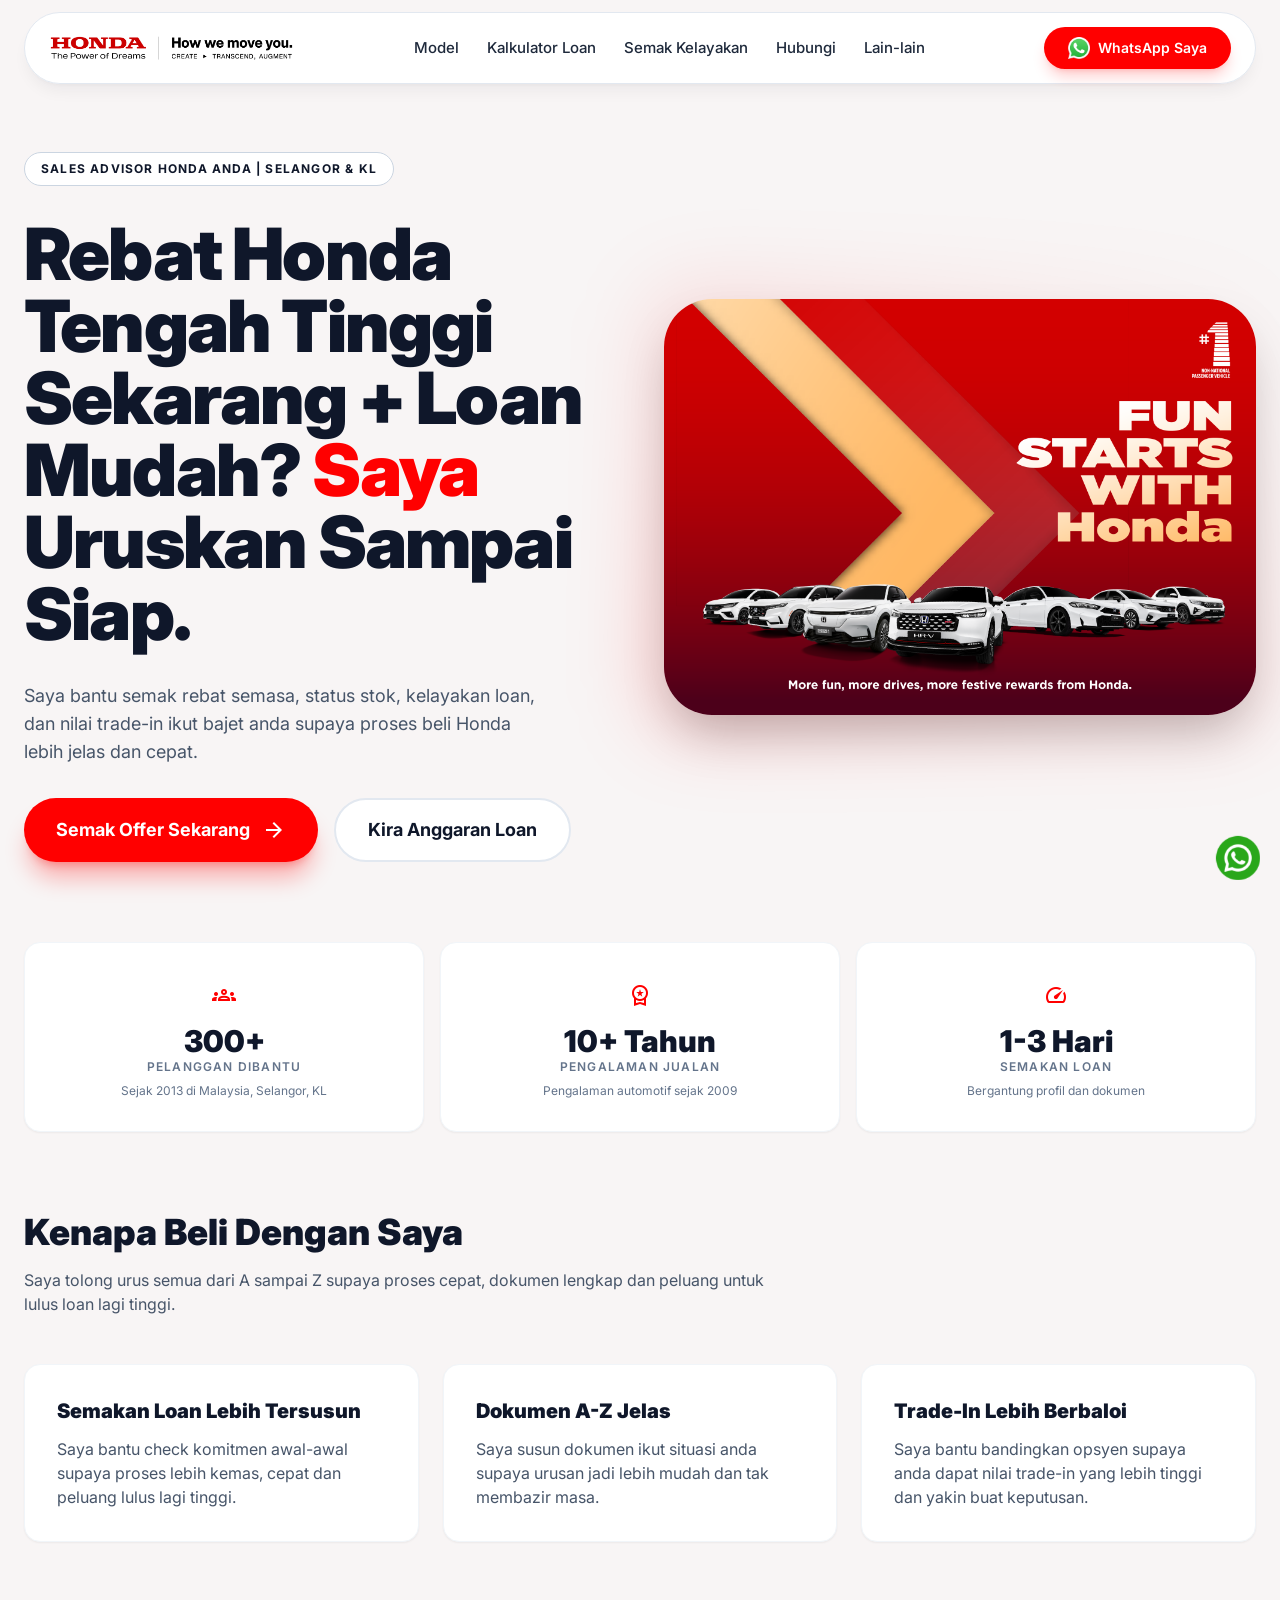
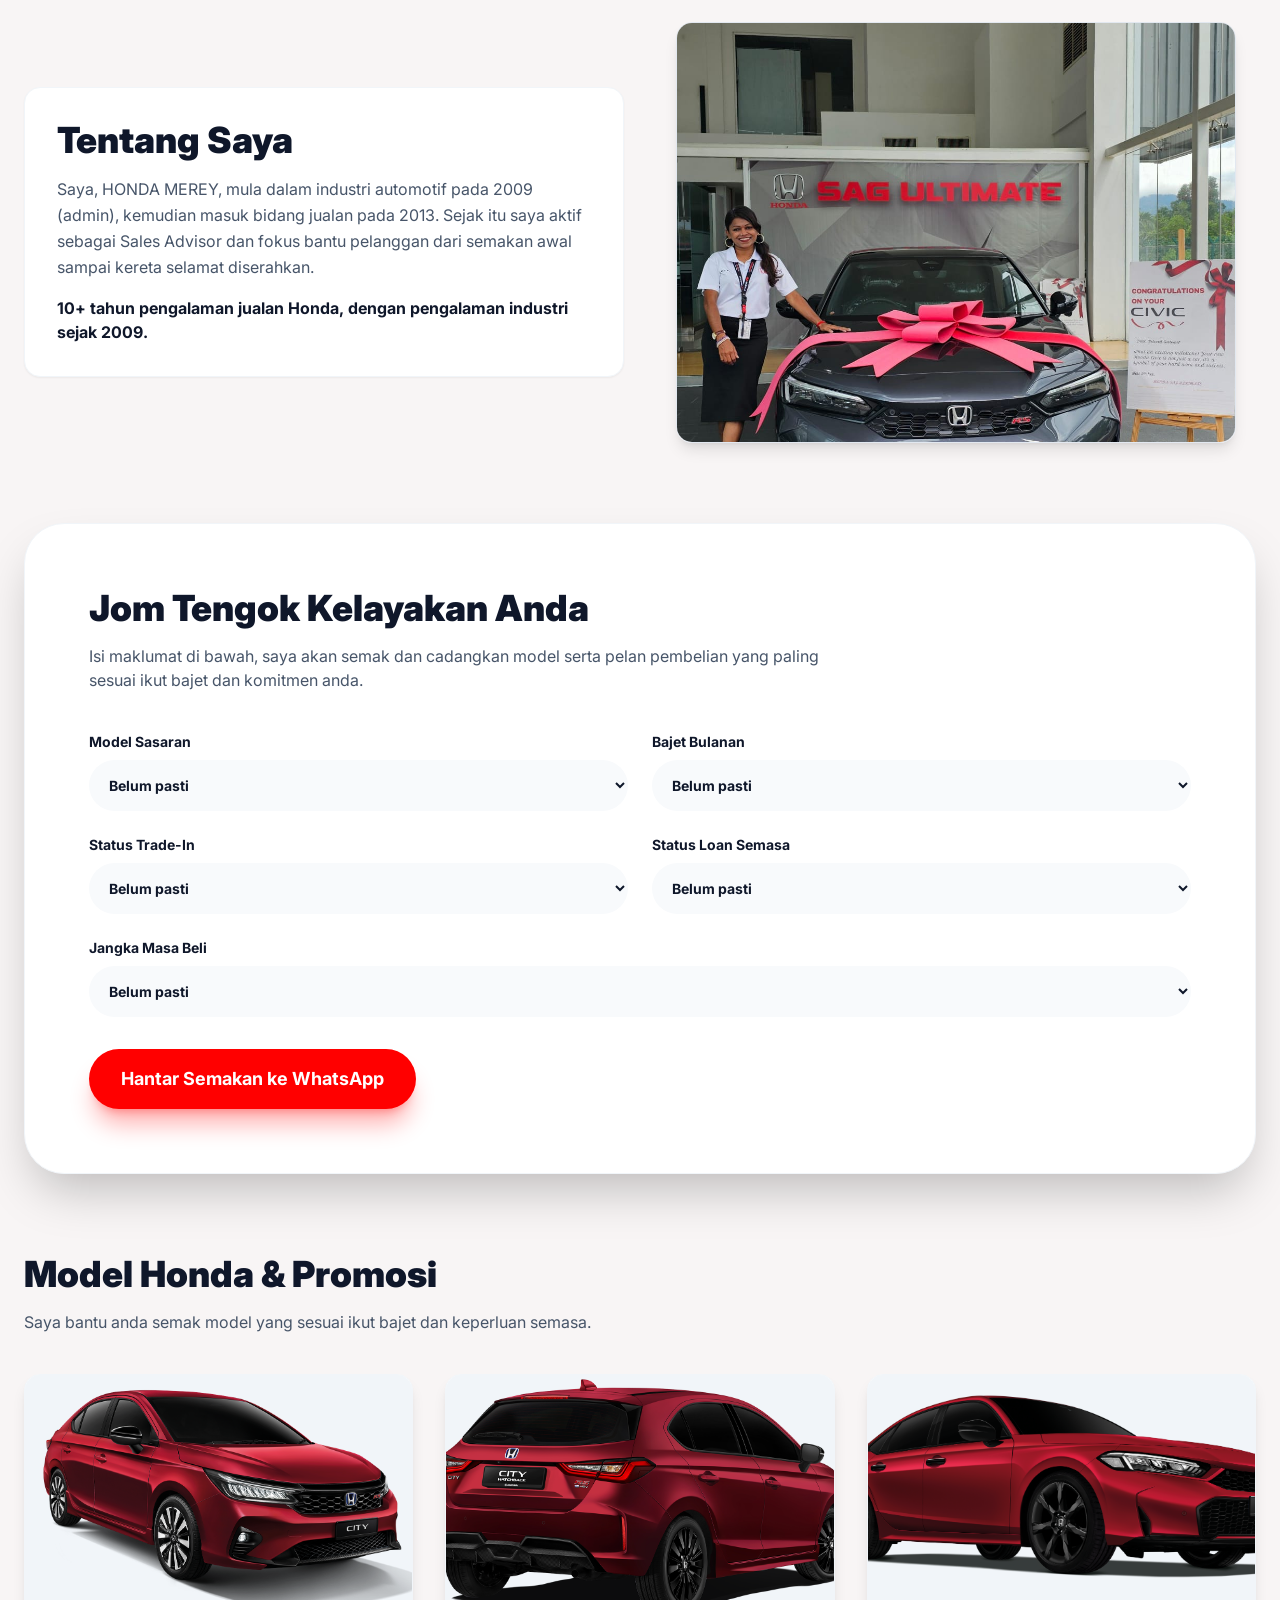
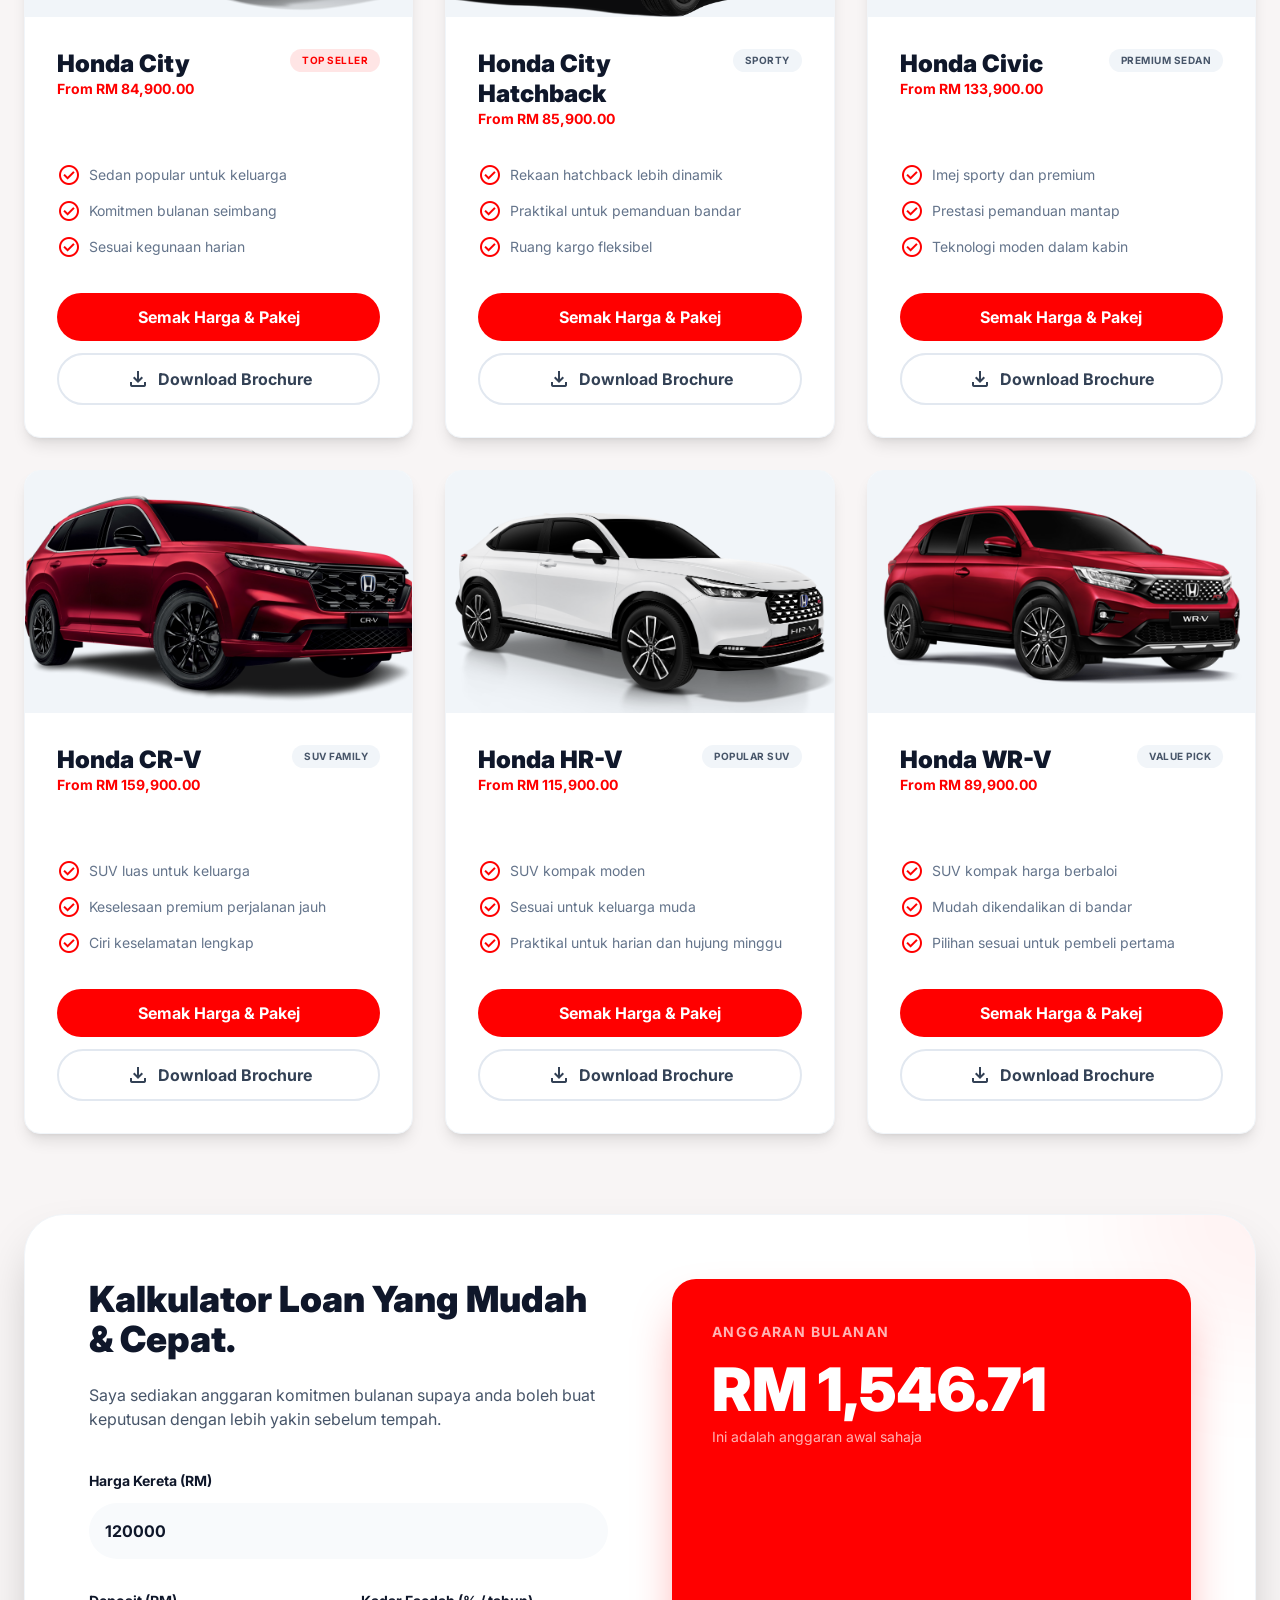
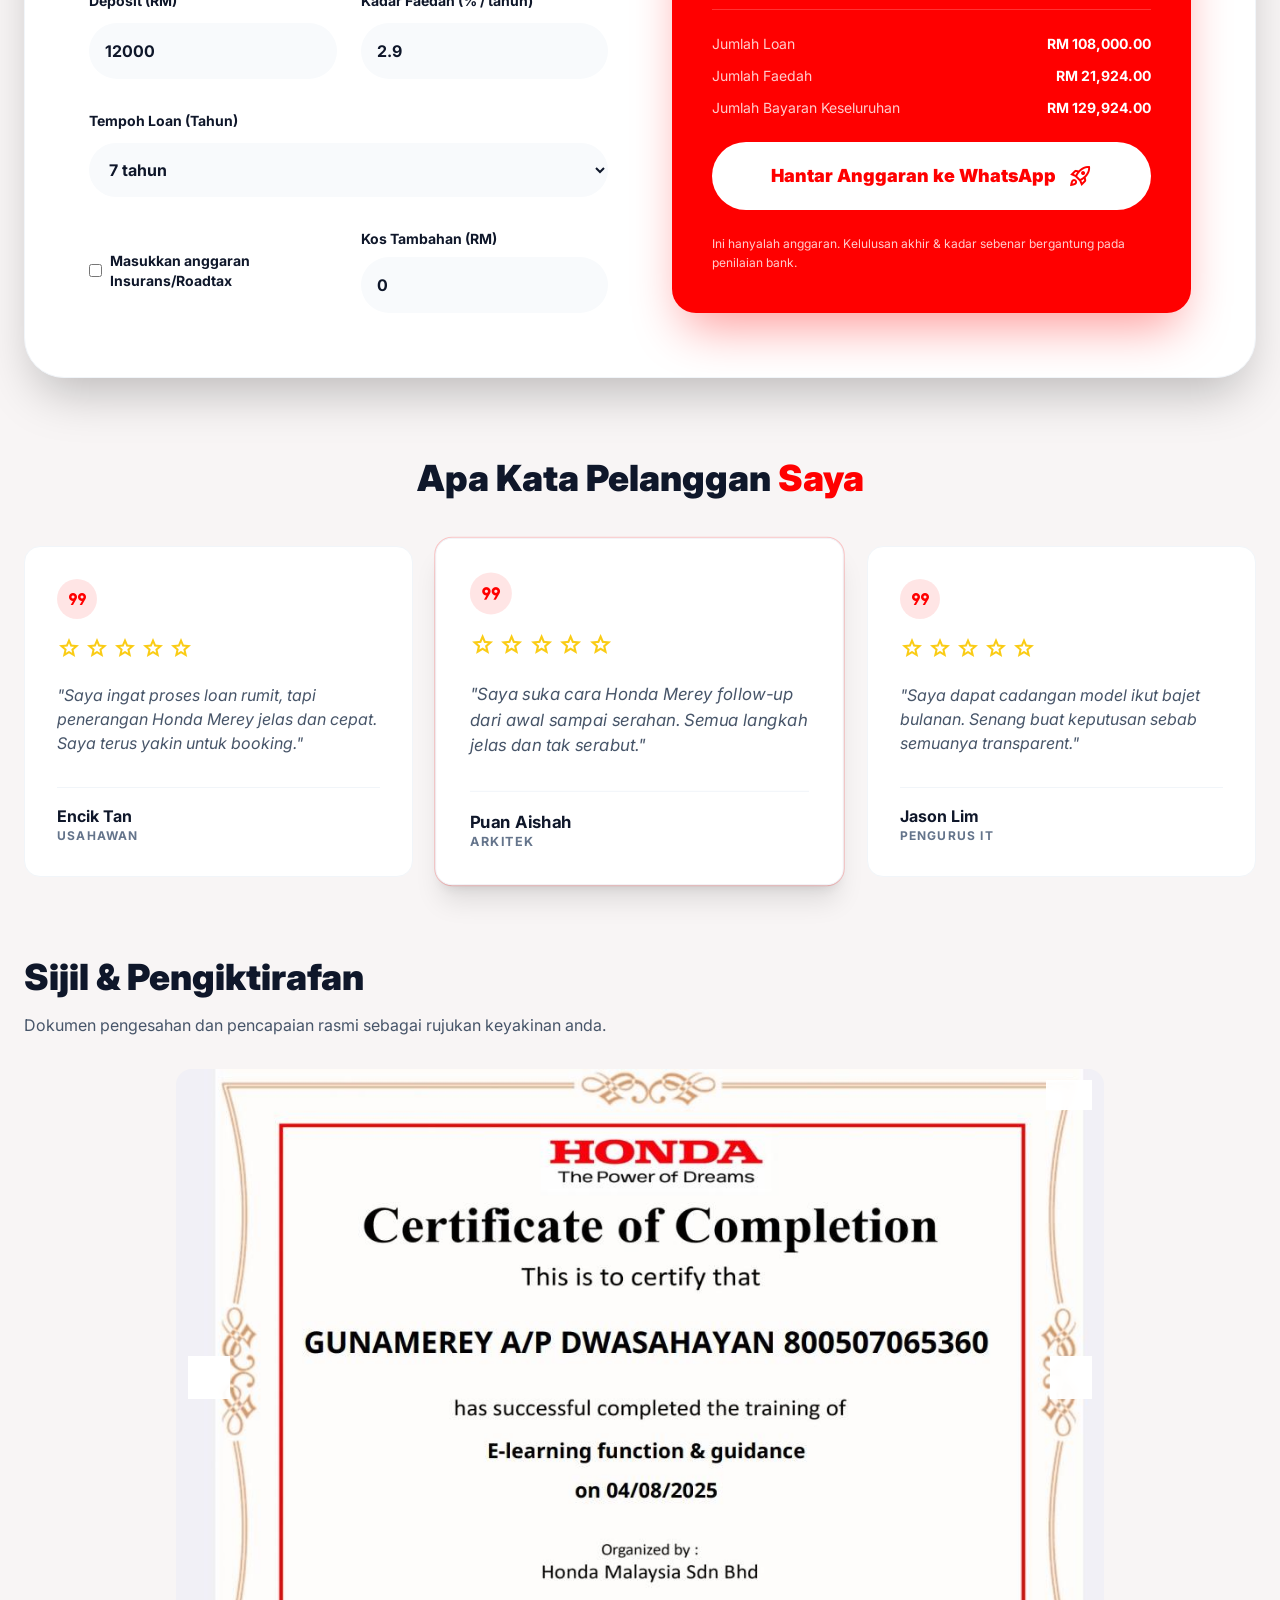
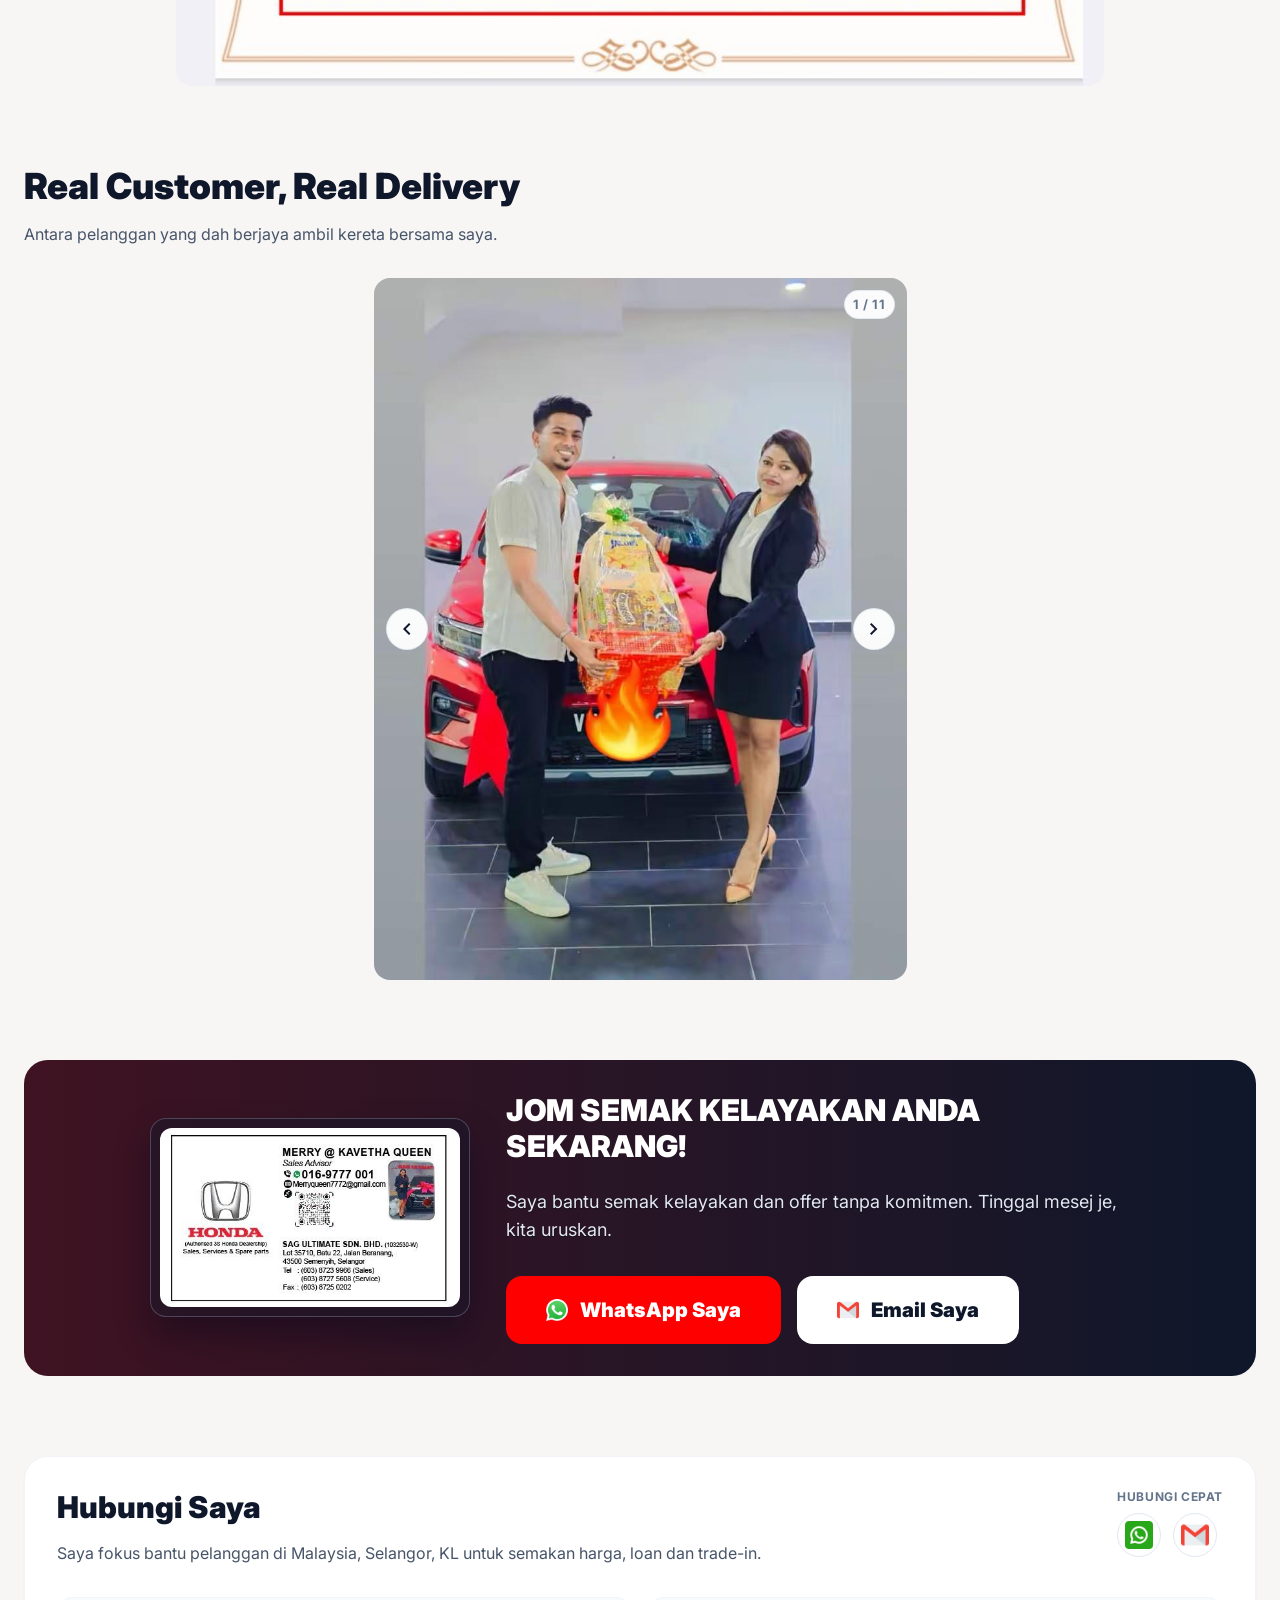
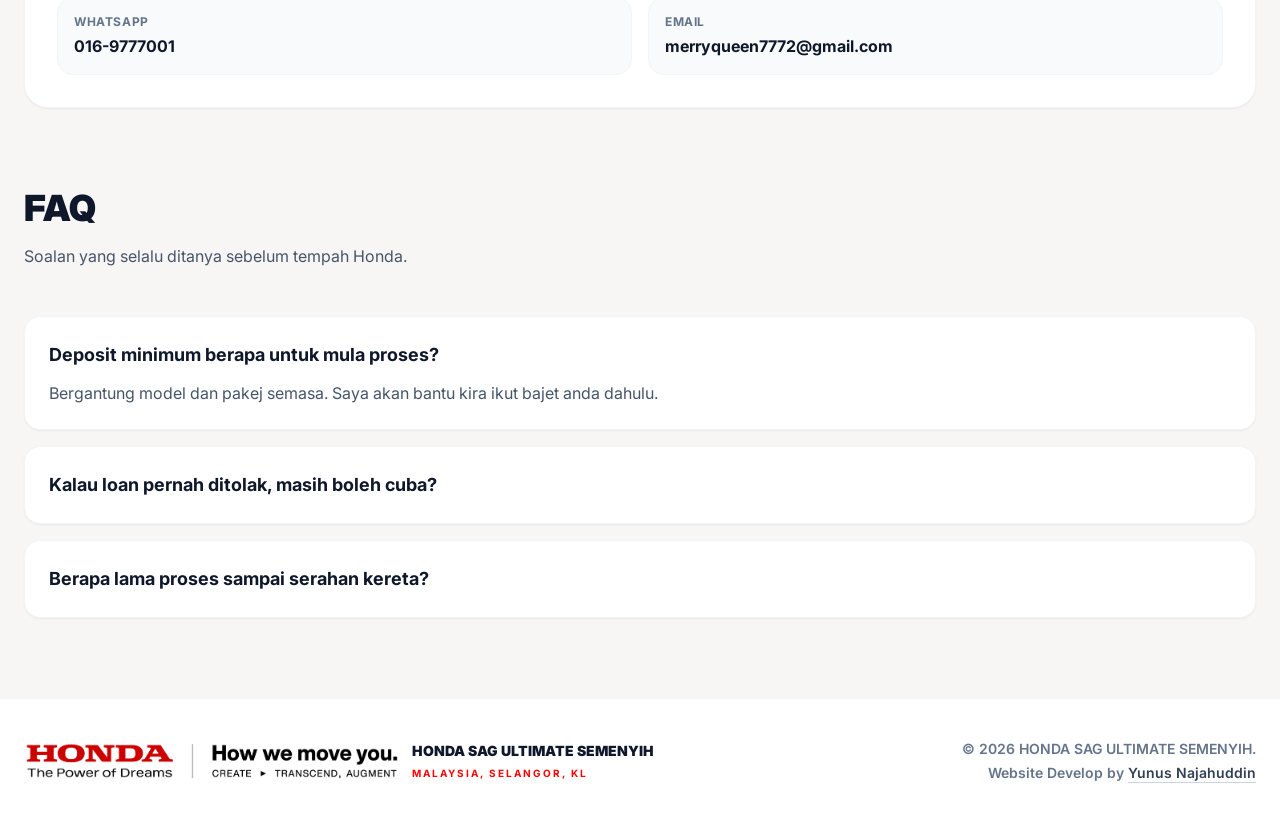
==== commit 82cb7051: "update" ====
--- a/public/index.html
+++ b/public/index.html
@@ -10,7 +10,7 @@
     />
     <meta
       name="keywords"
-      content="GUNA MEREY, HONDA SAG ULTIMATE SEMENYIH, Honda Selangor, Honda KL, penasihat jualan Honda, Honda loan, trade-in, City, HR-V, CR-V, WR-V, Civic"
+      content="HONDA MEREY, HONDA SAG ULTIMATE SEMENYIH, Honda Selangor, Honda KL, penasihat jualan Honda, Honda loan, trade-in, City, HR-V, CR-V, WR-V, Civic"
     />
     <meta name="theme-color" content="#ff0000" />
     <meta property="og:title" content="HONDA SAG ULTIMATE SEMENYIH | Semak Offer, Loan &amp; Trade-In" />
@@ -74,6 +74,7 @@
                 <a class="block rounded-lg px-3 py-2 text-sm font-medium text-slate-700 transition-colors hover:bg-slate-100 hover:text-primary" href="#why">Kenapa Saya</a>
                 <a class="block rounded-lg px-3 py-2 text-sm font-medium text-slate-700 transition-colors hover:bg-slate-100 hover:text-primary" href="#about">Tentang Saya</a>
                 <a class="block rounded-lg px-3 py-2 text-sm font-medium text-slate-700 transition-colors hover:bg-slate-100 hover:text-primary" href="#reviews">Testimoni</a>
+                <a class="block rounded-lg px-3 py-2 text-sm font-medium text-slate-700 transition-colors hover:bg-slate-100 hover:text-primary" href="#certificates">Sijil</a>
                 <a class="block rounded-lg px-3 py-2 text-sm font-medium text-slate-700 transition-colors hover:bg-slate-100 hover:text-primary" href="#faq">FAQ</a>
               </div>
             </details>
@@ -82,7 +83,7 @@
           <div class="flex items-center gap-3">
             <a
               class="hidden items-center gap-2 rounded-full bg-primary px-5 py-2.5 text-sm font-semibold text-white shadow-lg shadow-primary/20 transition-transform hover:scale-105 lg:inline-flex xl:px-6"
-              href="https://api.whatsapp.com/send?phone=60169777001&amp;text=Hi%20Guna%20Merey,%20saya%20nak%20semak%20harga%20Honda,%20promosi%20terkini%20dan%20kelayakan%20loan."
+              href="https://api.whatsapp.com/send?phone=60169777001&amp;text=Hi%20Honda%20Merey,%20saya%20nak%20semak%20harga%20Honda,%20promosi%20terkini%20dan%20kelayakan%20loan."
               target="_blank"
               rel="noopener noreferrer"
             >
@@ -124,10 +125,11 @@
           <a class="block rounded-lg px-3 py-2 text-sm font-medium hover:bg-slate-100" href="#why">Kenapa Saya</a>
           <a class="block rounded-lg px-3 py-2 text-sm font-medium hover:bg-slate-100" href="#about">Tentang Saya</a>
           <a class="block rounded-lg px-3 py-2 text-sm font-medium hover:bg-slate-100" href="#reviews">Testimoni</a>
+          <a class="block rounded-lg px-3 py-2 text-sm font-medium hover:bg-slate-100" href="#certificates">Sijil</a>
           <a class="block rounded-lg px-3 py-2 text-sm font-medium hover:bg-slate-100" href="#faq">FAQ</a>
           <a
             class="mt-2 inline-flex w-full items-center justify-center rounded-full bg-primary px-5 py-3 text-sm font-bold text-white"
-            href="https://api.whatsapp.com/send?phone=60169777001&amp;text=Hi%20Guna%20Merey,%20saya%20nak%20semak%20harga%20Honda,%20promosi%20terkini%20dan%20kelayakan%20loan."
+            href="https://api.whatsapp.com/send?phone=60169777001&amp;text=Hi%20Honda%20Merey,%20saya%20nak%20semak%20harga%20Honda,%20promosi%20terkini%20dan%20kelayakan%20loan."
             target="_blank"
             rel="noopener noreferrer"
           >
@@ -152,7 +154,7 @@
           <div class="hidden flex-wrap gap-4 lg:flex">
             <a
               class="inline-flex w-full items-center justify-center gap-3 rounded-xl bg-primary px-6 py-4 text-base font-bold text-white shadow-xl shadow-primary/30 transition-all hover:bg-primary/90 sm:w-auto sm:px-8 sm:text-lg"
-              href="https://api.whatsapp.com/send?phone=60169777001&amp;text=Hi%20Guna%20Merey,%20saya%20nak%20semak%20harga%20Honda,%20promosi%20terkini%20dan%20kelayakan%20loan."
+              href="https://api.whatsapp.com/send?phone=60169777001&amp;text=Hi%20Honda%20Merey,%20saya%20nak%20semak%20harga%20Honda,%20promosi%20terkini%20dan%20kelayakan%20loan."
               target="_blank"
               rel="noopener noreferrer"
             >
@@ -181,7 +183,7 @@
         <div class="flex flex-wrap gap-4 lg:hidden">
           <a
             class="inline-flex w-full items-center justify-center gap-3 rounded-xl bg-primary px-6 py-4 text-base font-bold text-white shadow-xl shadow-primary/30 transition-all hover:bg-primary/90 sm:w-auto sm:px-8 sm:text-lg"
-            href="https://api.whatsapp.com/send?phone=60169777001&amp;text=Hi%20Guna%20Merey,%20saya%20nak%20semak%20harga%20Honda,%20promosi%20terkini%20dan%20kelayakan%20loan."
+            href="https://api.whatsapp.com/send?phone=60169777001&amp;text=Hi%20Honda%20Merey,%20saya%20nak%20semak%20harga%20Honda,%20promosi%20terkini%20dan%20kelayakan%20loan."
             target="_blank"
             rel="noopener noreferrer"
           >
@@ -228,7 +230,7 @@
           <div class="rounded-2xl border border-slate-100 bg-white p-8 shadow-sm">
             <h2 class="mb-4 text-3xl font-black lg:text-4xl">Tentang Saya</h2>
             <p class="leading-relaxed text-slate-600">
-              Saya, GUNA MEREY, mula dalam industri automotif pada 2009 (admin), kemudian masuk bidang jualan pada 2013.
+              Saya, HONDA MEREY, mula dalam industri automotif pada 2009 (admin), kemudian masuk bidang jualan pada 2013.
               Sejak itu saya aktif sebagai Sales Advisor dan fokus bantu pelanggan dari semakan awal sampai kereta selamat diserahkan.
             </p>
             <p class="mt-4 font-bold text-slate-900">10+ tahun pengalaman jualan Honda, dengan pengalaman industri sejak 2009.</p>
@@ -456,7 +458,7 @@
             <div class="mb-6 flex gap-1 text-yellow-400">
               <span class="material-symbols-outlined">star</span><span class="material-symbols-outlined">star</span><span class="material-symbols-outlined">star</span><span class="material-symbols-outlined">star</span><span class="material-symbols-outlined">star</span>
             </div>
-            <blockquote class="mb-8 flex-1 italic text-slate-600">"Saya ingat proses loan rumit, tapi penerangan Guna Merey jelas dan cepat. Saya terus yakin untuk booking."</blockquote>
+            <blockquote class="mb-8 flex-1 italic text-slate-600">"Saya ingat proses loan rumit, tapi penerangan Honda Merey jelas dan cepat. Saya terus yakin untuk booking."</blockquote>
             <div class="border-t border-slate-100 pt-4">
               <p class="font-bold">Encik Tan</p>
               <p class="text-xs font-bold uppercase tracking-widest text-slate-500">Usahawan</p>
@@ -470,7 +472,7 @@
             <div class="mb-6 flex gap-1 text-yellow-400">
               <span class="material-symbols-outlined">star</span><span class="material-symbols-outlined">star</span><span class="material-symbols-outlined">star</span><span class="material-symbols-outlined">star</span><span class="material-symbols-outlined">star</span>
             </div>
-            <blockquote class="mb-8 flex-1 italic text-slate-600">"Saya suka cara Guna Merey follow-up dari awal sampai serahan. Semua langkah jelas dan tak serabut."</blockquote>
+            <blockquote class="mb-8 flex-1 italic text-slate-600">"Saya suka cara Honda Merey follow-up dari awal sampai serahan. Semua langkah jelas dan tak serabut."</blockquote>
             <div class="border-t border-slate-100 pt-4">
               <p class="font-bold">Puan Aishah</p>
               <p class="text-xs font-bold uppercase tracking-widest text-slate-500">Arkitek</p>
@@ -490,6 +492,26 @@
               <p class="text-xs font-bold uppercase tracking-widest text-slate-500">Pengurus IT</p>
             </div>
           </article>
+        </div>
+      </section>
+
+      <section id="certificates" class="reveal pb-20" aria-label="Sijil dan pengiktirafan rasmi">
+        <div class="mb-8 max-w-3xl">
+          <h2 class="mb-4 text-3xl font-black lg:text-4xl">Sijil &amp; Pengiktirafan</h2>
+          <p class="text-slate-600">Dokumen pengesahan dan pencapaian rasmi sebagai rujukan keyakinan anda.</p>
+        </div>
+
+        <div class="gallery-shell mx-auto max-w-5xl">
+          <div class="gallery-viewport rounded-2xl" aria-live="polite">
+            <div id="certTrack" class="gallery-track"></div>
+            <button id="certPrev" type="button" class="gallery-nav-btn gallery-nav-btn-prev" aria-label="Sijil sebelumnya">
+              <span class="material-symbols-outlined text-[22px]">chevron_left</span>
+            </button>
+            <button id="certNext" type="button" class="gallery-nav-btn gallery-nav-btn-next" aria-label="Sijil seterusnya">
+              <span class="material-symbols-outlined text-[22px]">chevron_right</span>
+            </button>
+            <span id="certCounter" class="gallery-counter">1 / 1</span>
+          </div>
         </div>
       </section>
 
@@ -514,25 +536,36 @@
       </section>
 
       <section class="reveal pb-20">
-        <div class="relative overflow-hidden rounded-3xl bg-slate-900 p-12 text-center lg:p-20">
+        <div class="cta-highlight relative overflow-hidden rounded-3xl bg-slate-900 p-8 sm:p-10 lg:p-12">
           <div class="absolute inset-0 bg-gradient-to-r from-primary/20 to-transparent"></div>
-          <div class="relative z-10 mx-auto max-w-2xl">
-            <h2 class="mb-8 text-4xl font-black text-white lg:text-6xl">JOM SEMAK KELAYAKAN ANDA SEKARANG!</h2>
-            <p class="mb-12 text-lg text-slate-400">Saya bantu semak kelayakan dan offer tanpa komitmen. Tinggal mesej je, kita uruskan.</p>
-            <div class="flex flex-col justify-center gap-6 sm:flex-row">
-              <a
-                class="flex w-full items-center justify-center gap-3 rounded-2xl bg-primary px-6 py-4 text-base font-black text-white sm:w-auto sm:px-10 sm:py-5 sm:text-xl"
-                href="https://api.whatsapp.com/send?phone=60169777001&amp;text=Hi%20Guna%20Merey,%20saya%20nak%20semak%20harga%20Honda,%20promosi%20terkini%20dan%20kelayakan%20loan."
-                target="_blank"
-                rel="noopener noreferrer"
-              >
-                <img src="assets/icons/whatsapp-no-border.png" alt="" aria-hidden="true" class="h-[22px] w-[22px] shrink-0 object-contain" />
-                WhatsApp Saya
-              </a>
-              <a class="flex w-full items-center justify-center gap-3 rounded-2xl bg-white px-6 py-4 text-base font-black text-slate-900 sm:w-auto sm:px-10 sm:py-5 sm:text-xl" href="mailto:merryqueen7772@gmail.com">
-                <img src="assets/icons/gmail.png" alt="" aria-hidden="true" class="h-[22px] w-[22px] shrink-0 object-contain" />
-                Email Saya
-              </a>
+          <div class="cta-highlight-grid relative z-10">
+            <figure class="cta-business-card-wrap">
+              <img
+                src="assets/contact/WhatsApp Image 2026-04-12 at 10.03.57 AM.jpeg"
+                alt="Kad bisnes Honda Merey"
+                class="cta-business-card-img"
+                loading="lazy"
+              />
+            </figure>
+
+            <div class="cta-highlight-content">
+              <h2 class="mb-6 text-3xl font-black text-white sm:text-4xl lg:text-5xl">JOM SEMAK KELAYAKAN ANDA SEKARANG!</h2>
+              <p class="cta-highlight-subtitle mb-8 text-base sm:text-lg">Saya bantu semak kelayakan dan offer tanpa komitmen. Tinggal mesej je, kita uruskan.</p>
+              <div class="cta-highlight-actions">
+                <a
+                  class="flex w-full items-center justify-center gap-3 rounded-2xl bg-primary px-6 py-4 text-base font-black text-white sm:w-auto sm:px-10 sm:py-5 sm:text-xl"
+                  href="https://api.whatsapp.com/send?phone=60169777001&amp;text=Hi%20Honda%20Merey,%20saya%20nak%20semak%20harga%20Honda,%20promosi%20terkini%20dan%20kelayakan%20loan."
+                  target="_blank"
+                  rel="noopener noreferrer"
+                >
+                  <img src="assets/icons/whatsapp-no-border.png" alt="" aria-hidden="true" class="h-[22px] w-[22px] shrink-0 object-contain" />
+                  WhatsApp Saya
+                </a>
+                <a class="flex w-full items-center justify-center gap-3 rounded-2xl bg-white px-6 py-4 text-base font-black text-slate-900 sm:w-auto sm:px-10 sm:py-5 sm:text-xl" href="mailto:merryqueen7772@gmail.com">
+                  <img src="assets/icons/gmail.png" alt="" aria-hidden="true" class="h-[22px] w-[22px] shrink-0 object-contain" />
+                  Email Saya
+                </a>
+              </div>
             </div>
           </div>
         </div>
@@ -551,7 +584,7 @@
                 <p class="mb-2 text-xs font-bold uppercase tracking-wider text-slate-500">Hubungi Cepat</p>
                 <div class="inline-flex items-center gap-3">
                   <a
-                    href="https://api.whatsapp.com/send?phone=60169777001&amp;text=Hi%20Guna%20Merey,%20saya%20nak%20semak%20harga%20Honda,%20promosi%20terkini%20dan%20kelayakan%20loan."
+                    href="https://api.whatsapp.com/send?phone=60169777001&amp;text=Hi%20Honda%20Merey,%20saya%20nak%20semak%20harga%20Honda,%20promosi%20terkini%20dan%20kelayakan%20loan."
                     target="_blank"
                     rel="noopener noreferrer"
                     aria-label="Hubungi saya di WhatsApp"
@@ -574,7 +607,7 @@
 
           <div class="grid gap-4 sm:grid-cols-2">
             <a
-              href="https://api.whatsapp.com/send?phone=60169777001&amp;text=Hi%20Guna%20Merey,%20saya%20nak%20semak%20harga%20Honda,%20promosi%20terkini%20dan%20kelayakan%20loan."
+              href="https://api.whatsapp.com/send?phone=60169777001&amp;text=Hi%20Honda%20Merey,%20saya%20nak%20semak%20harga%20Honda,%20promosi%20terkini%20dan%20kelayakan%20loan."
               target="_blank"
               rel="noopener noreferrer"
               class="rounded-2xl border border-slate-100 bg-slate-50 p-4 text-sm font-medium text-slate-700 transition hover:border-primary hover:bg-white"
@@ -634,7 +667,7 @@
     <a
       id="floating-wa"
       class="floating-wa floating-wa-icon"
-      href="https://api.whatsapp.com/send?phone=60169777001&amp;text=Hi%20Guna%20Merey,%20saya%20nak%20semak%20harga%20Honda,%20promosi%20terkini%20dan%20kelayakan%20loan."
+      href="https://api.whatsapp.com/send?phone=60169777001&amp;text=Hi%20Honda%20Merey,%20saya%20nak%20semak%20harga%20Honda,%20promosi%20terkini%20dan%20kelayakan%20loan."
       target="_blank"
       rel="noopener noreferrer"
       aria-label="Hubungi di WhatsApp"
--- a/public/styles.css
+++ b/public/styles.css
@@ -207,6 +207,78 @@
   outline-offset: 2px;
 }
 
+.cta-highlight-grid {
+  display: grid;
+  gap: 1.5rem;
+  align-items: center;
+  max-width: 980px;
+  margin-inline: auto;
+}
+
+.cta-business-card-wrap {
+  width: 100%;
+  max-width: 340px;
+  margin-inline: auto;
+  border: 1px solid rgba(148, 163, 184, 0.35);
+  border-radius: 1rem;
+  background: rgba(15, 23, 42, 0.42);
+  padding: 0.55rem;
+  box-shadow: 0 18px 34px rgba(2, 6, 23, 0.38);
+}
+
+.cta-business-card-img {
+  display: block;
+  width: 100%;
+  height: auto;
+  border-radius: 0.75rem;
+  background: #ffffff;
+}
+
+.cta-highlight-content {
+  max-width: 42rem;
+  margin-inline: auto;
+  text-align: center;
+}
+
+.cta-highlight-subtitle {
+  color: #e2e8f0;
+  text-shadow: 0 1px 1px rgba(2, 6, 23, 0.55);
+}
+
+.cta-highlight-actions {
+  display: flex;
+  flex-direction: column;
+  gap: 1rem;
+  justify-content: center;
+}
+
+@media (min-width: 640px) {
+  .cta-highlight-actions {
+    flex-direction: row;
+    justify-content: center;
+  }
+}
+
+@media (min-width: 1024px) {
+  .cta-highlight-grid {
+    grid-template-columns: minmax(0, 320px) minmax(0, 1fr);
+    gap: 2.25rem;
+  }
+
+  .cta-business-card-wrap {
+    margin-inline: 0;
+  }
+
+  .cta-highlight-content {
+    margin-inline: 0;
+    text-align: left;
+  }
+
+  .cta-highlight-actions {
+    justify-content: flex-start;
+  }
+}
+
 .floating-wa {
   position: fixed;
   right: 1rem;
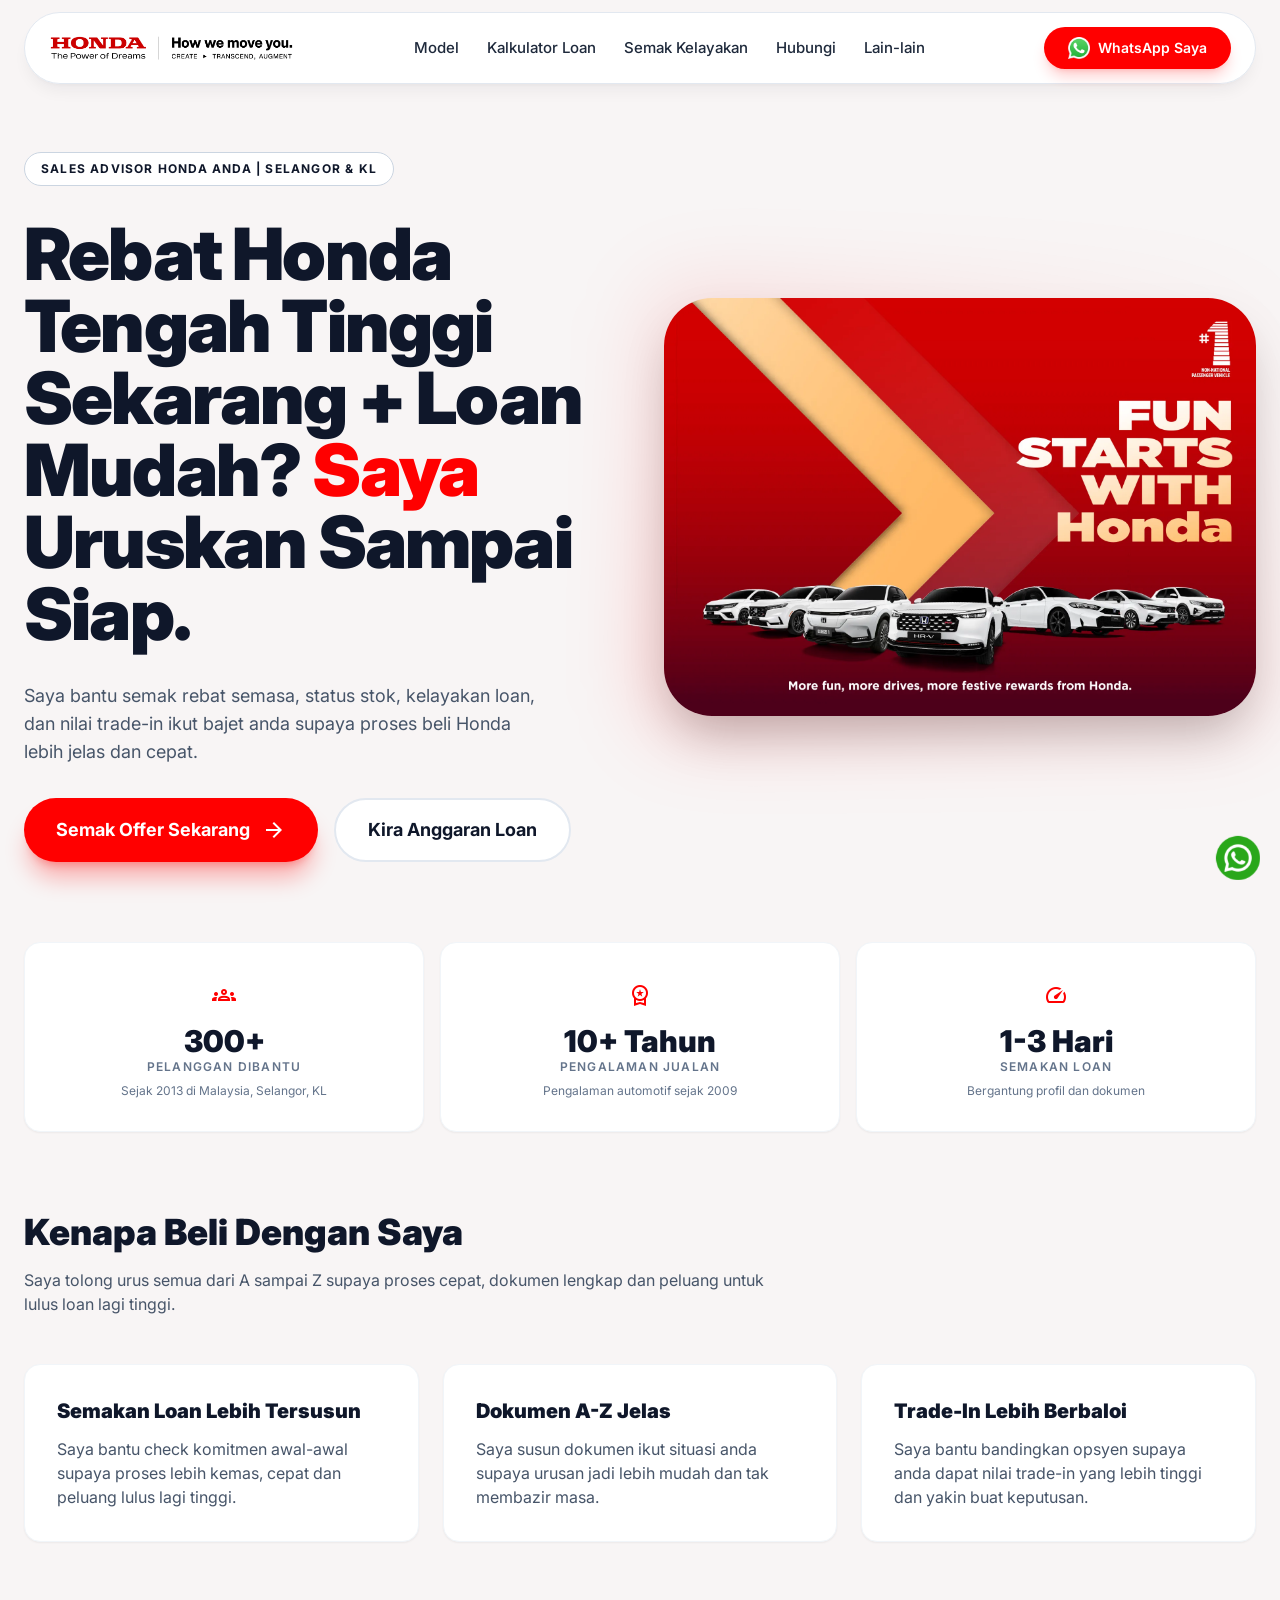
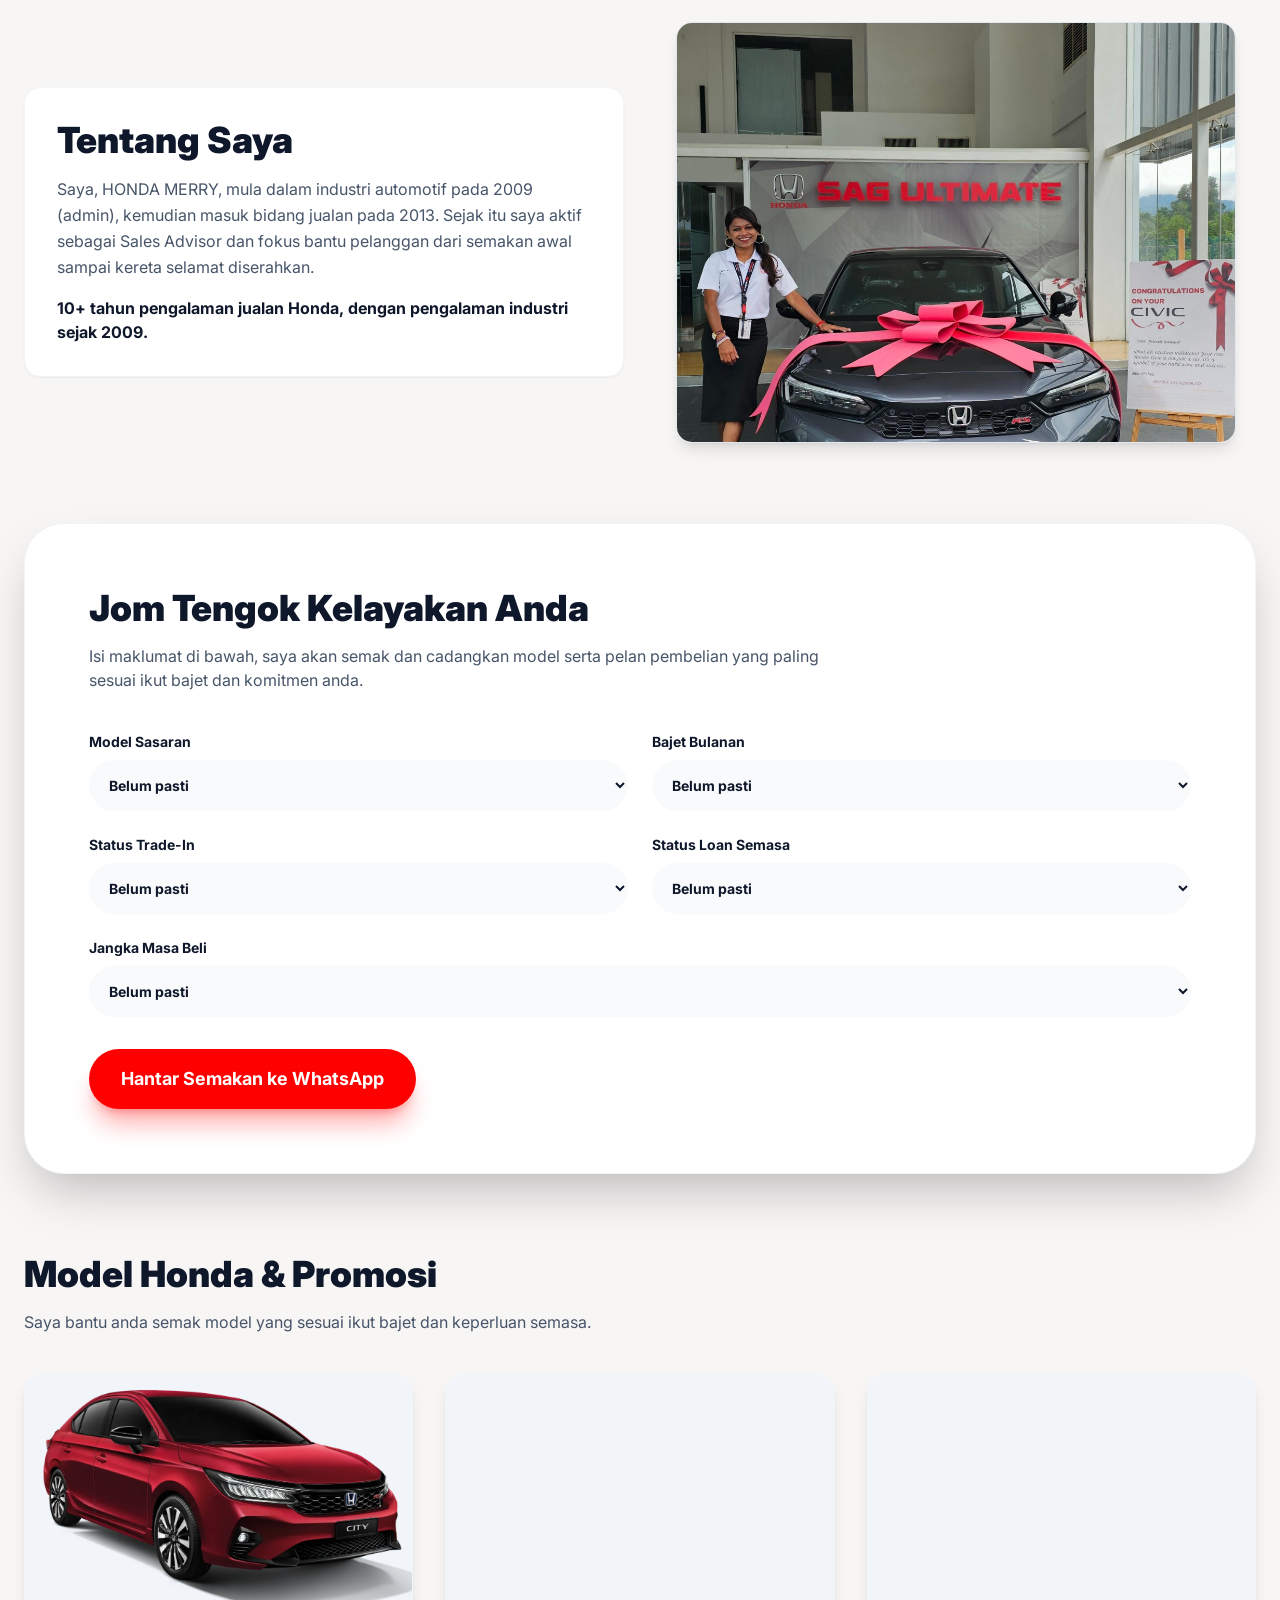
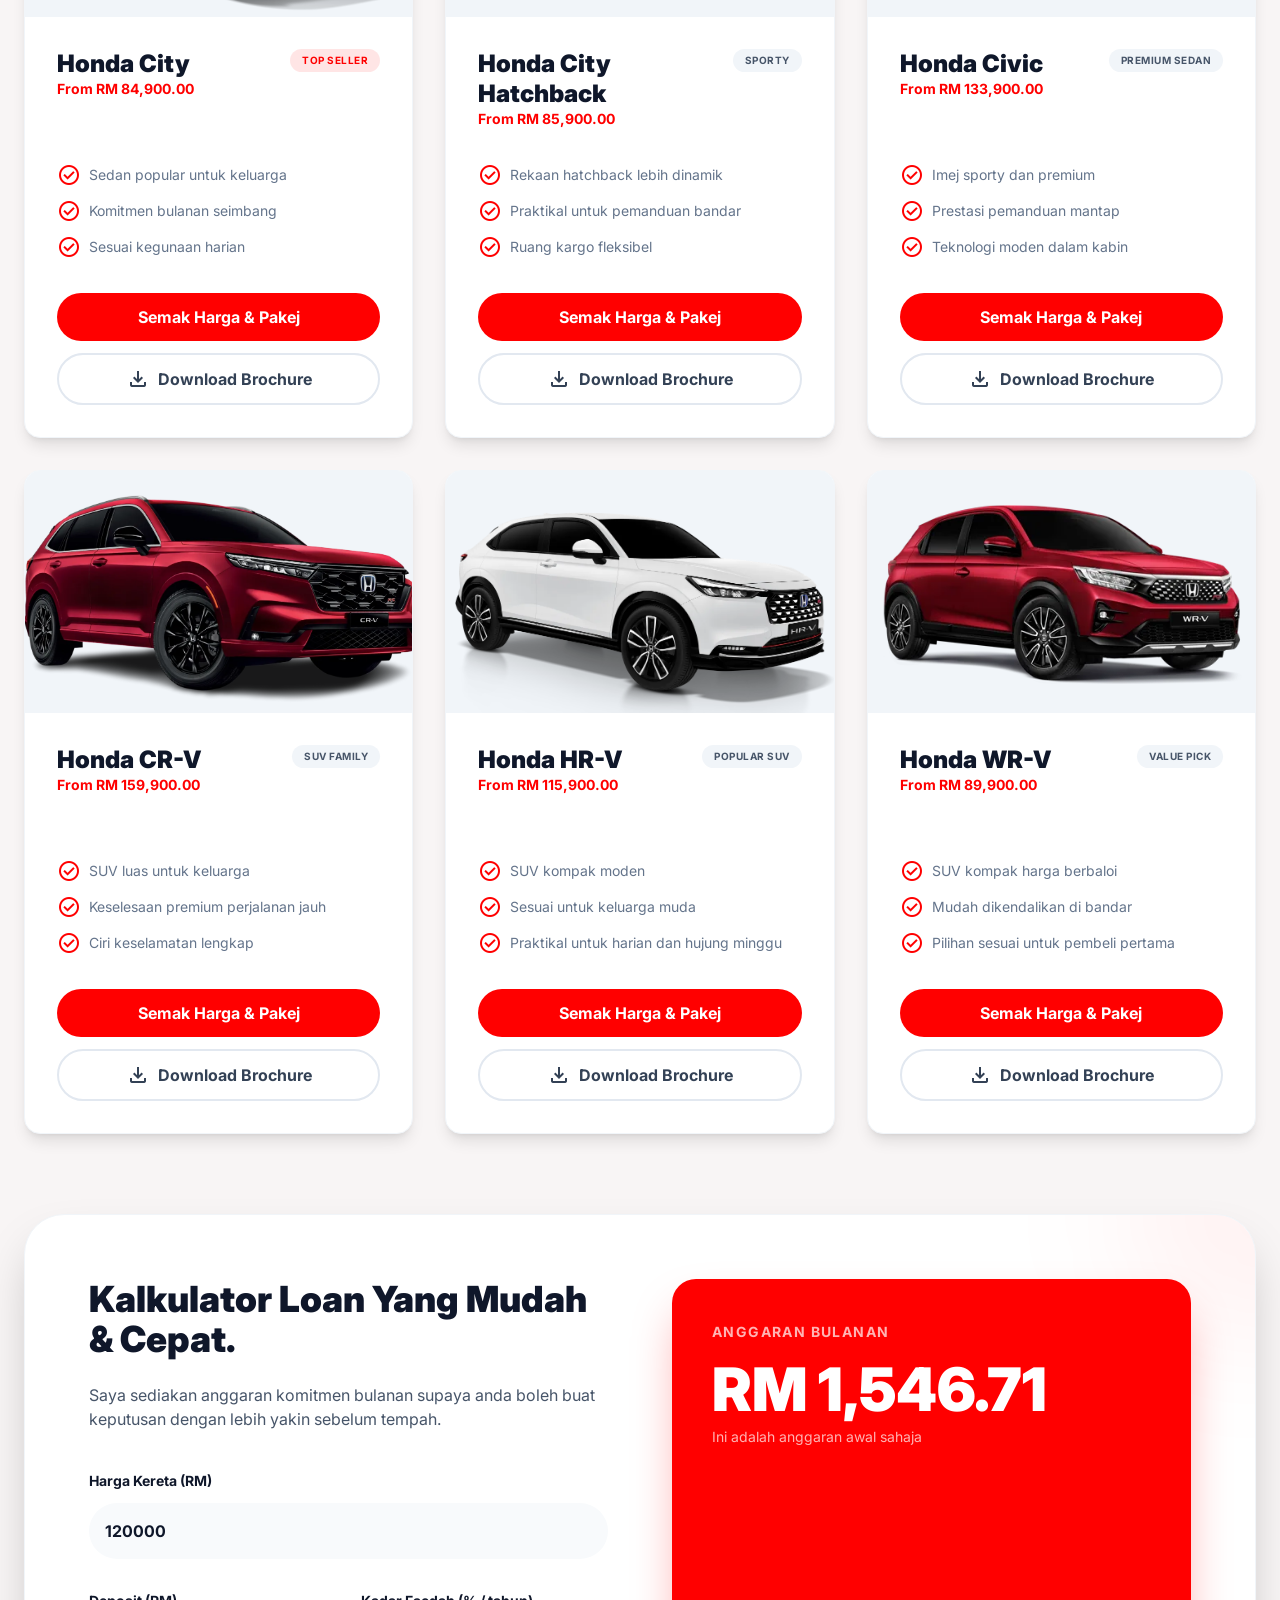
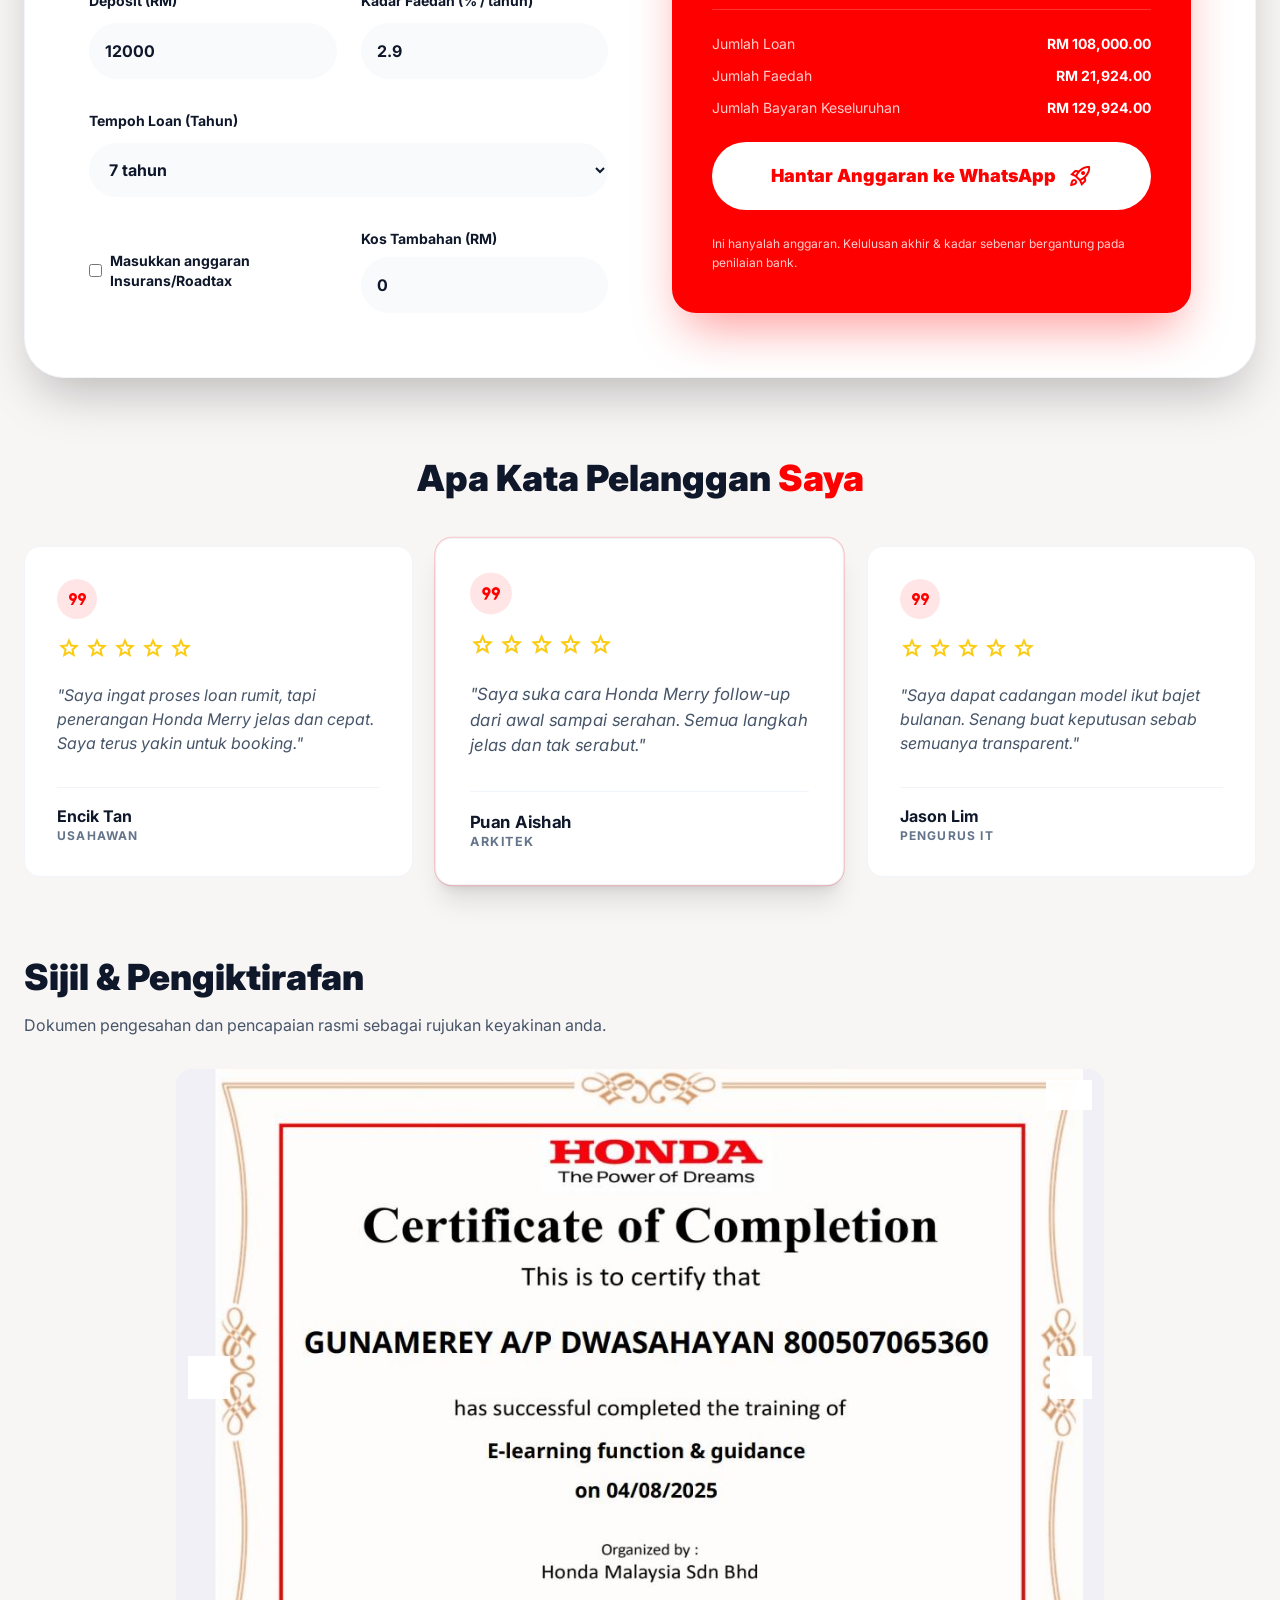
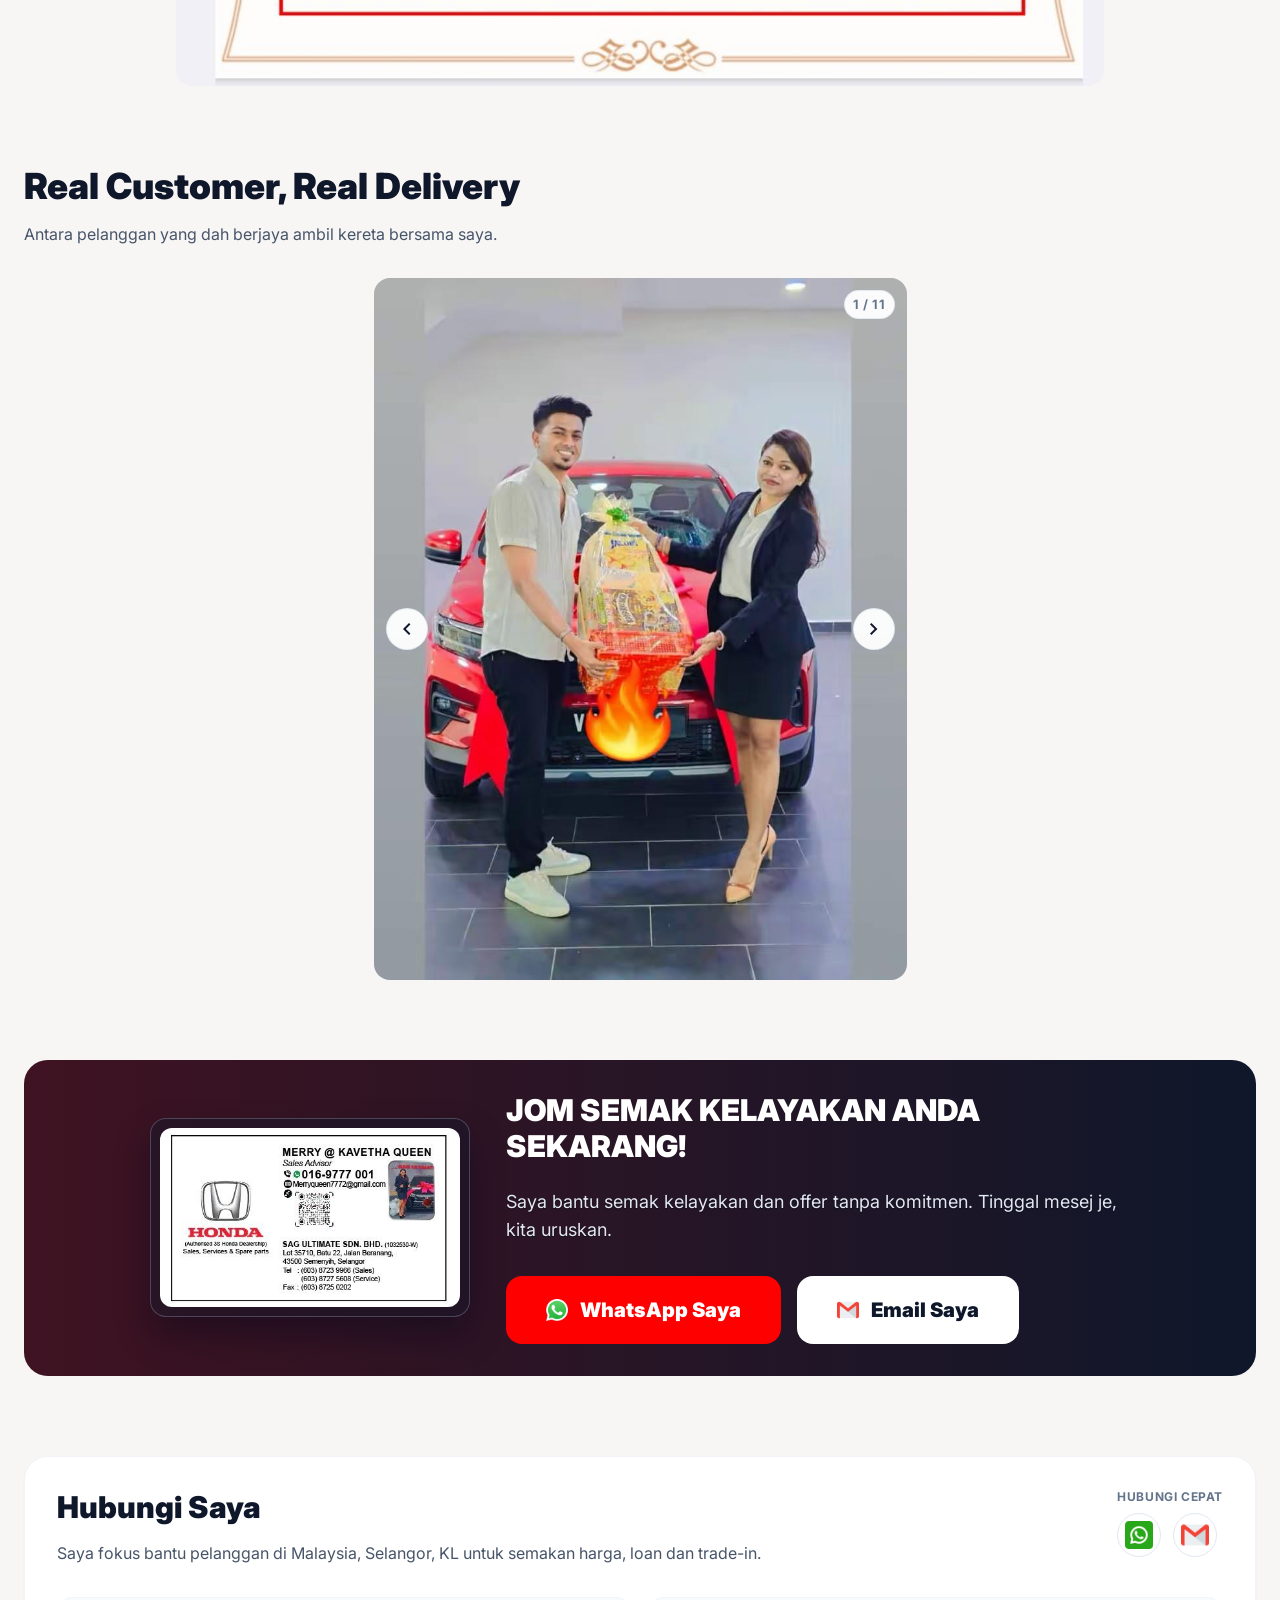
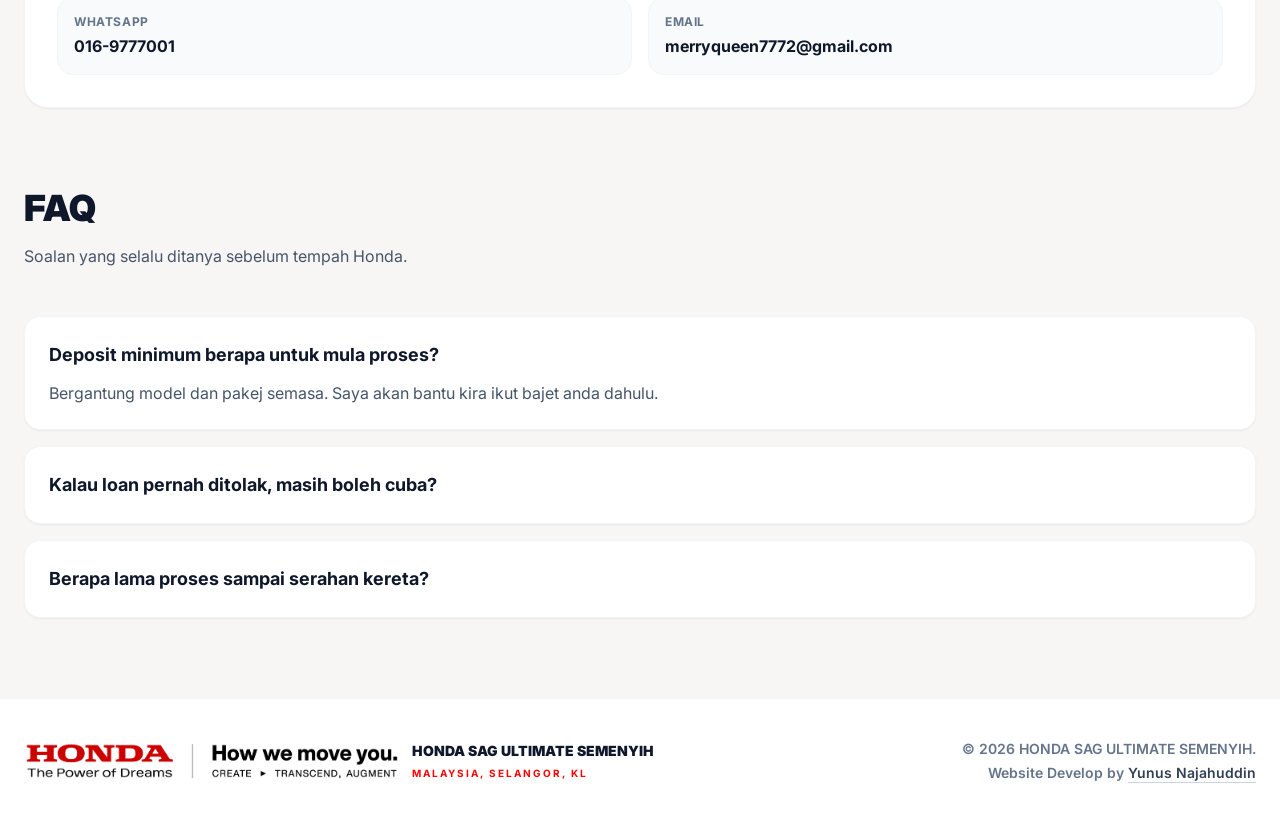
==== commit 72e5aed3: "update" ====
--- a/public/index.html
+++ b/public/index.html
@@ -3,42 +3,46 @@
   <head>
     <meta charset="utf-8" />
     <meta name="viewport" content="width=device-width, initial-scale=1.0" />
-    <title>HONDA SAG ULTIMATE SEMENYIH | Semak Offer, Loan &amp; Trade-In</title>
+    <title>Honda Merry | Honda Selangor &amp; KL - Semak Harga, Loan &amp; Trade-In</title>
     <meta
       name="description"
-      content="Saya bantu anda semak harga Honda, promosi terkini, kelayakan loan dan trade-in di Malaysia, Selangor, KL dengan proses yang jelas dan cepat."
+      content="Honda Merry bantu anda semak harga Honda, promosi terkini, kelayakan loan dan trade-in untuk Selangor dan KL dengan proses yang jelas serta cepat."
     />
     <meta
       name="keywords"
-      content="HONDA MEREY, HONDA SAG ULTIMATE SEMENYIH, Honda Selangor, Honda KL, penasihat jualan Honda, Honda loan, trade-in, City, HR-V, CR-V, WR-V, Civic"
+      content="Honda Merry, Honda Merey, Honda Selangor, Honda KL, sales advisor Honda Selangor, Honda loan, trade-in Honda, Honda City, Honda HR-V, Honda CR-V, Honda WR-V, Honda Civic"
     />
+    <meta name="robots" content="index, follow, max-image-preview:large, max-snippet:-1, max-video-preview:-1" />
     <meta name="theme-color" content="#ff0000" />
-    <meta property="og:title" content="HONDA SAG ULTIMATE SEMENYIH | Semak Offer, Loan &amp; Trade-In" />
+    <meta property="og:title" content="Honda Merry | Honda Selangor &amp; KL - Semak Harga, Loan &amp; Trade-In" />
     <meta
       property="og:description"
-      content="Semak harga Honda dengan saya di WhatsApp. Saya bantu dari semakan loan, trade-in hingga serahan kereta."
+      content="Semak harga Honda Selangor dan KL bersama Honda Merry. Saya bantu dari semakan loan, trade-in hingga serahan kereta."
     />
+    <meta property="og:locale" content="ms_MY" />
     <meta property="og:type" content="website" />
-    <meta property="og:url" content="https://honda-sag-ultimate-semenyih.pages.dev/" />
-    <meta property="og:image" content="https://honda-sag-ultimate-semenyih.pages.dev/assets/mainhero.jpeg" />
-    <meta property="og:image:secure_url" content="https://honda-sag-ultimate-semenyih.pages.dev/assets/mainhero.jpeg" />
-    <meta property="og:image:alt" content="HONDA SAG ULTIMATE SEMENYIH - Semak Offer, Loan dan Trade-In" />
+    <meta property="og:url" content="https://hondamerry.mynsites.com/" />
+    <meta property="og:image" content="https://hondamerry.mynsites.com/assets/og-honda-merry.jpg" />
+    <meta property="og:image:secure_url" content="https://hondamerry.mynsites.com/assets/og-honda-merry.jpg" />
+    <meta property="og:image:alt" content="Honda Merry - Sales Advisor Honda Selangor dan KL" />
     <meta name="twitter:card" content="summary_large_image" />
-    <meta name="twitter:title" content="HONDA SAG ULTIMATE SEMENYIH | Semak Offer, Loan &amp; Trade-In" />
+    <meta name="twitter:title" content="Honda Merry | Honda Selangor &amp; KL - Semak Harga, Loan &amp; Trade-In" />
     <meta
       name="twitter:description"
-      content="Saya bantu proses pembelian Honda anda dengan pantas, telus dan mesra dari awal sampai serahan."
+      content="Semak harga Honda Selangor dan KL bersama Honda Merry dengan proses loan, trade-in dan serahan yang jelas."
     />
-    <meta name="twitter:image" content="https://honda-sag-ultimate-semenyih.pages.dev/assets/mainhero.jpeg" />
-    <meta name="twitter:image:alt" content="HONDA SAG ULTIMATE SEMENYIH - Semak Offer, Loan dan Trade-In" />
-    <meta name="thumbnail" content="https://honda-sag-ultimate-semenyih.pages.dev/assets/mainhero.jpeg" />
-    <link rel="canonical" href="https://honda-sag-ultimate-semenyih.pages.dev/" />
+    <meta name="twitter:image" content="https://hondamerry.mynsites.com/assets/og-honda-merry.jpg" />
+    <meta name="twitter:image:alt" content="Honda Merry - Sales Advisor Honda Selangor dan KL" />
+    <meta name="thumbnail" content="https://hondamerry.mynsites.com/assets/og-honda-merry.jpg" />
+    <link rel="canonical" href="https://hondamerry.mynsites.com/" />
     <link rel="icon" type="image/png" sizes="512x512" href="/assets/favicon.png" />
     <link rel="icon" type="image/x-icon" href="/assets/favicon.ico" />
     <link rel="icon" type="image/svg+xml" sizes="any" href="/assets/Honda.svg" />
     <link rel="shortcut icon" href="/assets/favicon.ico" />
     <link rel="apple-touch-icon" sizes="512x512" href="/assets/favicon.png" />
 
+    <link rel="preconnect" href="https://fonts.googleapis.com" />
+    <link rel="preconnect" href="https://fonts.gstatic.com" crossorigin />
     <link
       href="https://fonts.googleapis.com/css2?family=Inter:wght@300;400;500;600;700;800;900&amp;display=swap"
       rel="stylesheet"
@@ -49,6 +53,150 @@
     />
     <link rel="stylesheet" href="tailwind.generated.css" />
     <link rel="stylesheet" href="styles.css" />
+    <script type="application/ld+json">
+      {
+        "@context": "https://schema.org",
+        "@graph": [
+          {
+            "@type": "WebSite",
+            "@id": "https://hondamerry.mynsites.com/#website",
+            "url": "https://hondamerry.mynsites.com/",
+            "name": "Honda Merry | Honda Selangor & KL",
+            "inLanguage": "ms-MY",
+            "publisher": {
+              "@id": "https://hondamerry.mynsites.com/#person"
+            }
+          },
+          {
+            "@type": "Person",
+            "@id": "https://hondamerry.mynsites.com/#person",
+            "name": "Honda Merry",
+            "alternateName": ["Honda Merey", "HONDA MERRY"],
+            "jobTitle": "Sales Advisor Honda",
+            "worksFor": {
+              "@id": "https://hondamerry.mynsites.com/#organization"
+            },
+            "url": "https://hondamerry.mynsites.com/",
+            "telephone": "+60169777001",
+            "email": "merryqueen7772@gmail.com",
+            "areaServed": [
+              {
+                "@type": "AdministrativeArea",
+                "name": "Selangor"
+              },
+              {
+                "@type": "AdministrativeArea",
+                "name": "Kuala Lumpur"
+              }
+            ],
+            "sameAs": [
+              "https://api.whatsapp.com/send?phone=60169777001",
+              "https://www.instagram.com/yunusnajahuddin/"
+            ]
+          },
+          {
+            "@type": "Organization",
+            "@id": "https://hondamerry.mynsites.com/#organization",
+            "name": "Honda SAG Ultimate Semenyih",
+            "url": "https://hondamerry.mynsites.com/",
+            "telephone": "+60169777001",
+            "email": "merryqueen7772@gmail.com",
+            "areaServed": ["Selangor", "Kuala Lumpur"]
+          },
+          {
+            "@type": "FAQPage",
+            "@id": "https://hondamerry.mynsites.com/#faq",
+            "mainEntity": [
+              {
+                "@type": "Question",
+                "name": "Deposit minimum berapa untuk mula proses?",
+                "acceptedAnswer": {
+                  "@type": "Answer",
+                  "text": "Bergantung model dan pakej semasa. Saya akan bantu kira ikut bajet anda dahulu."
+                }
+              },
+              {
+                "@type": "Question",
+                "name": "Kalau loan pernah ditolak, masih boleh cuba?",
+                "acceptedAnswer": {
+                  "@type": "Answer",
+                  "text": "Boleh. Saya bantu semak semula kelayakan ikut profil terkini dan dokumen yang sesuai."
+                }
+              },
+              {
+                "@type": "Question",
+                "name": "Berapa lama proses sampai serahan kereta?",
+                "acceptedAnswer": {
+                  "@type": "Answer",
+                  "text": "Bergantung kelulusan bank dan status stok model, biasanya saya akan update status secara berkala."
+                }
+              }
+            ]
+          },
+          {
+            "@type": "ItemList",
+            "@id": "https://hondamerry.mynsites.com/#models",
+            "name": "Model Honda dan Brochure",
+            "itemListElement": [
+              {
+                "@type": "ListItem",
+                "position": 1,
+                "item": {
+                  "@type": "Product",
+                  "name": "Honda City",
+                  "url": "https://hondamerry.mynsites.com/assets/brochures/hondacity.pdf"
+                }
+              },
+              {
+                "@type": "ListItem",
+                "position": 2,
+                "item": {
+                  "@type": "Product",
+                  "name": "Honda City Hatchback",
+                  "url": "https://hondamerry.mynsites.com/assets/brochures/hondacityhatchback.pdf"
+                }
+              },
+              {
+                "@type": "ListItem",
+                "position": 3,
+                "item": {
+                  "@type": "Product",
+                  "name": "Honda Civic",
+                  "url": "https://hondamerry.mynsites.com/assets/brochures/hondacivic.pdf"
+                }
+              },
+              {
+                "@type": "ListItem",
+                "position": 4,
+                "item": {
+                  "@type": "Product",
+                  "name": "Honda CR-V",
+                  "url": "https://hondamerry.mynsites.com/assets/brochures/hondacrv.pdf"
+                }
+              },
+              {
+                "@type": "ListItem",
+                "position": 5,
+                "item": {
+                  "@type": "Product",
+                  "name": "Honda HR-V",
+                  "url": "https://hondamerry.mynsites.com/assets/brochures/hondahrv.pdf"
+                }
+              },
+              {
+                "@type": "ListItem",
+                "position": 6,
+                "item": {
+                  "@type": "Product",
+                  "name": "Honda WR-V",
+                  "url": "https://hondamerry.mynsites.com/assets/brochures/hondawrv.pdf"
+                }
+              }
+            ]
+          }
+        ]
+      }
+    </script>
     <script src="script.js" defer></script>
   </head>
 
@@ -83,7 +231,7 @@
           <div class="flex items-center gap-3">
             <a
               class="hidden items-center gap-2 rounded-full bg-primary px-5 py-2.5 text-sm font-semibold text-white shadow-lg shadow-primary/20 transition-transform hover:scale-105 lg:inline-flex xl:px-6"
-              href="https://api.whatsapp.com/send?phone=60169777001&amp;text=Hi%20Honda%20Merey,%20saya%20nak%20semak%20harga%20Honda,%20promosi%20terkini%20dan%20kelayakan%20loan."
+              href="https://api.whatsapp.com/send?phone=60169777001&amp;text=Hi%20Honda%20Merry,%20saya%20nak%20semak%20harga%20Honda,%20promosi%20terkini%20dan%20kelayakan%20loan."
               target="_blank"
               rel="noopener noreferrer"
             >
@@ -129,7 +277,7 @@
           <a class="block rounded-lg px-3 py-2 text-sm font-medium hover:bg-slate-100" href="#faq">FAQ</a>
           <a
             class="mt-2 inline-flex w-full items-center justify-center rounded-full bg-primary px-5 py-3 text-sm font-bold text-white"
-            href="https://api.whatsapp.com/send?phone=60169777001&amp;text=Hi%20Honda%20Merey,%20saya%20nak%20semak%20harga%20Honda,%20promosi%20terkini%20dan%20kelayakan%20loan."
+            href="https://api.whatsapp.com/send?phone=60169777001&amp;text=Hi%20Honda%20Merry,%20saya%20nak%20semak%20harga%20Honda,%20promosi%20terkini%20dan%20kelayakan%20loan."
             target="_blank"
             rel="noopener noreferrer"
           >
@@ -154,7 +302,7 @@
           <div class="hidden flex-wrap gap-4 lg:flex">
             <a
               class="inline-flex w-full items-center justify-center gap-3 rounded-xl bg-primary px-6 py-4 text-base font-bold text-white shadow-xl shadow-primary/30 transition-all hover:bg-primary/90 sm:w-auto sm:px-8 sm:text-lg"
-              href="https://api.whatsapp.com/send?phone=60169777001&amp;text=Hi%20Honda%20Merey,%20saya%20nak%20semak%20harga%20Honda,%20promosi%20terkini%20dan%20kelayakan%20loan."
+              href="https://api.whatsapp.com/send?phone=60169777001&amp;text=Hi%20Honda%20Merry,%20saya%20nak%20semak%20harga%20Honda,%20promosi%20terkini%20dan%20kelayakan%20loan."
               target="_blank"
               rel="noopener noreferrer"
             >
@@ -174,16 +322,20 @@
           <div class="absolute -inset-4 -z-10 rounded-xl bg-gradient-to-tr from-primary/20 to-transparent blur-2xl"></div>
           <img
             class="w-full rounded-xl shadow-2xl"
-            src="assets/herosectionimage.png"
+            src="assets/herosectionimage.webp"
             alt="Honda Civic putih di jalan bandar"
-            loading="lazy"
+            loading="eager"
+            decoding="async"
+            fetchpriority="high"
+            width="1800"
+            height="1268"
           />
         </div>
 
         <div class="flex flex-wrap gap-4 lg:hidden">
           <a
             class="inline-flex w-full items-center justify-center gap-3 rounded-xl bg-primary px-6 py-4 text-base font-bold text-white shadow-xl shadow-primary/30 transition-all hover:bg-primary/90 sm:w-auto sm:px-8 sm:text-lg"
-            href="https://api.whatsapp.com/send?phone=60169777001&amp;text=Hi%20Honda%20Merey,%20saya%20nak%20semak%20harga%20Honda,%20promosi%20terkini%20dan%20kelayakan%20loan."
+            href="https://api.whatsapp.com/send?phone=60169777001&amp;text=Hi%20Honda%20Merry,%20saya%20nak%20semak%20harga%20Honda,%20promosi%20terkini%20dan%20kelayakan%20loan."
             target="_blank"
             rel="noopener noreferrer"
           >
@@ -230,7 +382,7 @@
           <div class="rounded-2xl border border-slate-100 bg-white p-8 shadow-sm">
             <h2 class="mb-4 text-3xl font-black lg:text-4xl">Tentang Saya</h2>
             <p class="leading-relaxed text-slate-600">
-              Saya, HONDA MEREY, mula dalam industri automotif pada 2009 (admin), kemudian masuk bidang jualan pada 2013.
+              Saya, HONDA MERRY, mula dalam industri automotif pada 2009 (admin), kemudian masuk bidang jualan pada 2013.
               Sejak itu saya aktif sebagai Sales Advisor dan fokus bantu pelanggan dari semakan awal sampai kereta selamat diserahkan.
             </p>
             <p class="mt-4 font-bold text-slate-900">10+ tahun pengalaman jualan Honda, dengan pengalaman industri sejak 2009.</p>
@@ -458,7 +610,7 @@
             <div class="mb-6 flex gap-1 text-yellow-400">
               <span class="material-symbols-outlined">star</span><span class="material-symbols-outlined">star</span><span class="material-symbols-outlined">star</span><span class="material-symbols-outlined">star</span><span class="material-symbols-outlined">star</span>
             </div>
-            <blockquote class="mb-8 flex-1 italic text-slate-600">"Saya ingat proses loan rumit, tapi penerangan Honda Merey jelas dan cepat. Saya terus yakin untuk booking."</blockquote>
+            <blockquote class="mb-8 flex-1 italic text-slate-600">"Saya ingat proses loan rumit, tapi penerangan Honda Merry jelas dan cepat. Saya terus yakin untuk booking."</blockquote>
             <div class="border-t border-slate-100 pt-4">
               <p class="font-bold">Encik Tan</p>
               <p class="text-xs font-bold uppercase tracking-widest text-slate-500">Usahawan</p>
@@ -472,7 +624,7 @@
             <div class="mb-6 flex gap-1 text-yellow-400">
               <span class="material-symbols-outlined">star</span><span class="material-symbols-outlined">star</span><span class="material-symbols-outlined">star</span><span class="material-symbols-outlined">star</span><span class="material-symbols-outlined">star</span>
             </div>
-            <blockquote class="mb-8 flex-1 italic text-slate-600">"Saya suka cara Honda Merey follow-up dari awal sampai serahan. Semua langkah jelas dan tak serabut."</blockquote>
+            <blockquote class="mb-8 flex-1 italic text-slate-600">"Saya suka cara Honda Merry follow-up dari awal sampai serahan. Semua langkah jelas dan tak serabut."</blockquote>
             <div class="border-t border-slate-100 pt-4">
               <p class="font-bold">Puan Aishah</p>
               <p class="text-xs font-bold uppercase tracking-widest text-slate-500">Arkitek</p>
@@ -542,7 +694,7 @@
             <figure class="cta-business-card-wrap">
               <img
                 src="assets/contact/WhatsApp Image 2026-04-12 at 10.03.57 AM.jpeg"
-                alt="Kad bisnes Honda Merey"
+                alt="Kad bisnes Honda Merry"
                 class="cta-business-card-img"
                 loading="lazy"
               />
@@ -554,7 +706,7 @@
               <div class="cta-highlight-actions">
                 <a
                   class="flex w-full items-center justify-center gap-3 rounded-2xl bg-primary px-6 py-4 text-base font-black text-white sm:w-auto sm:px-10 sm:py-5 sm:text-xl"
-                  href="https://api.whatsapp.com/send?phone=60169777001&amp;text=Hi%20Honda%20Merey,%20saya%20nak%20semak%20harga%20Honda,%20promosi%20terkini%20dan%20kelayakan%20loan."
+                  href="https://api.whatsapp.com/send?phone=60169777001&amp;text=Hi%20Honda%20Merry,%20saya%20nak%20semak%20harga%20Honda,%20promosi%20terkini%20dan%20kelayakan%20loan."
                   target="_blank"
                   rel="noopener noreferrer"
                 >
@@ -584,7 +736,7 @@
                 <p class="mb-2 text-xs font-bold uppercase tracking-wider text-slate-500">Hubungi Cepat</p>
                 <div class="inline-flex items-center gap-3">
                   <a
-                    href="https://api.whatsapp.com/send?phone=60169777001&amp;text=Hi%20Honda%20Merey,%20saya%20nak%20semak%20harga%20Honda,%20promosi%20terkini%20dan%20kelayakan%20loan."
+                    href="https://api.whatsapp.com/send?phone=60169777001&amp;text=Hi%20Honda%20Merry,%20saya%20nak%20semak%20harga%20Honda,%20promosi%20terkini%20dan%20kelayakan%20loan."
                     target="_blank"
                     rel="noopener noreferrer"
                     aria-label="Hubungi saya di WhatsApp"
@@ -607,7 +759,7 @@
 
           <div class="grid gap-4 sm:grid-cols-2">
             <a
-              href="https://api.whatsapp.com/send?phone=60169777001&amp;text=Hi%20Honda%20Merey,%20saya%20nak%20semak%20harga%20Honda,%20promosi%20terkini%20dan%20kelayakan%20loan."
+              href="https://api.whatsapp.com/send?phone=60169777001&amp;text=Hi%20Honda%20Merry,%20saya%20nak%20semak%20harga%20Honda,%20promosi%20terkini%20dan%20kelayakan%20loan."
               target="_blank"
               rel="noopener noreferrer"
               class="rounded-2xl border border-slate-100 bg-slate-50 p-4 text-sm font-medium text-slate-700 transition hover:border-primary hover:bg-white"
@@ -667,7 +819,7 @@
     <a
       id="floating-wa"
       class="floating-wa floating-wa-icon"
-      href="https://api.whatsapp.com/send?phone=60169777001&amp;text=Hi%20Honda%20Merey,%20saya%20nak%20semak%20harga%20Honda,%20promosi%20terkini%20dan%20kelayakan%20loan."
+      href="https://api.whatsapp.com/send?phone=60169777001&amp;text=Hi%20Honda%20Merry,%20saya%20nak%20semak%20harga%20Honda,%20promosi%20terkini%20dan%20kelayakan%20loan."
       target="_blank"
       rel="noopener noreferrer"
       aria-label="Hubungi di WhatsApp"
